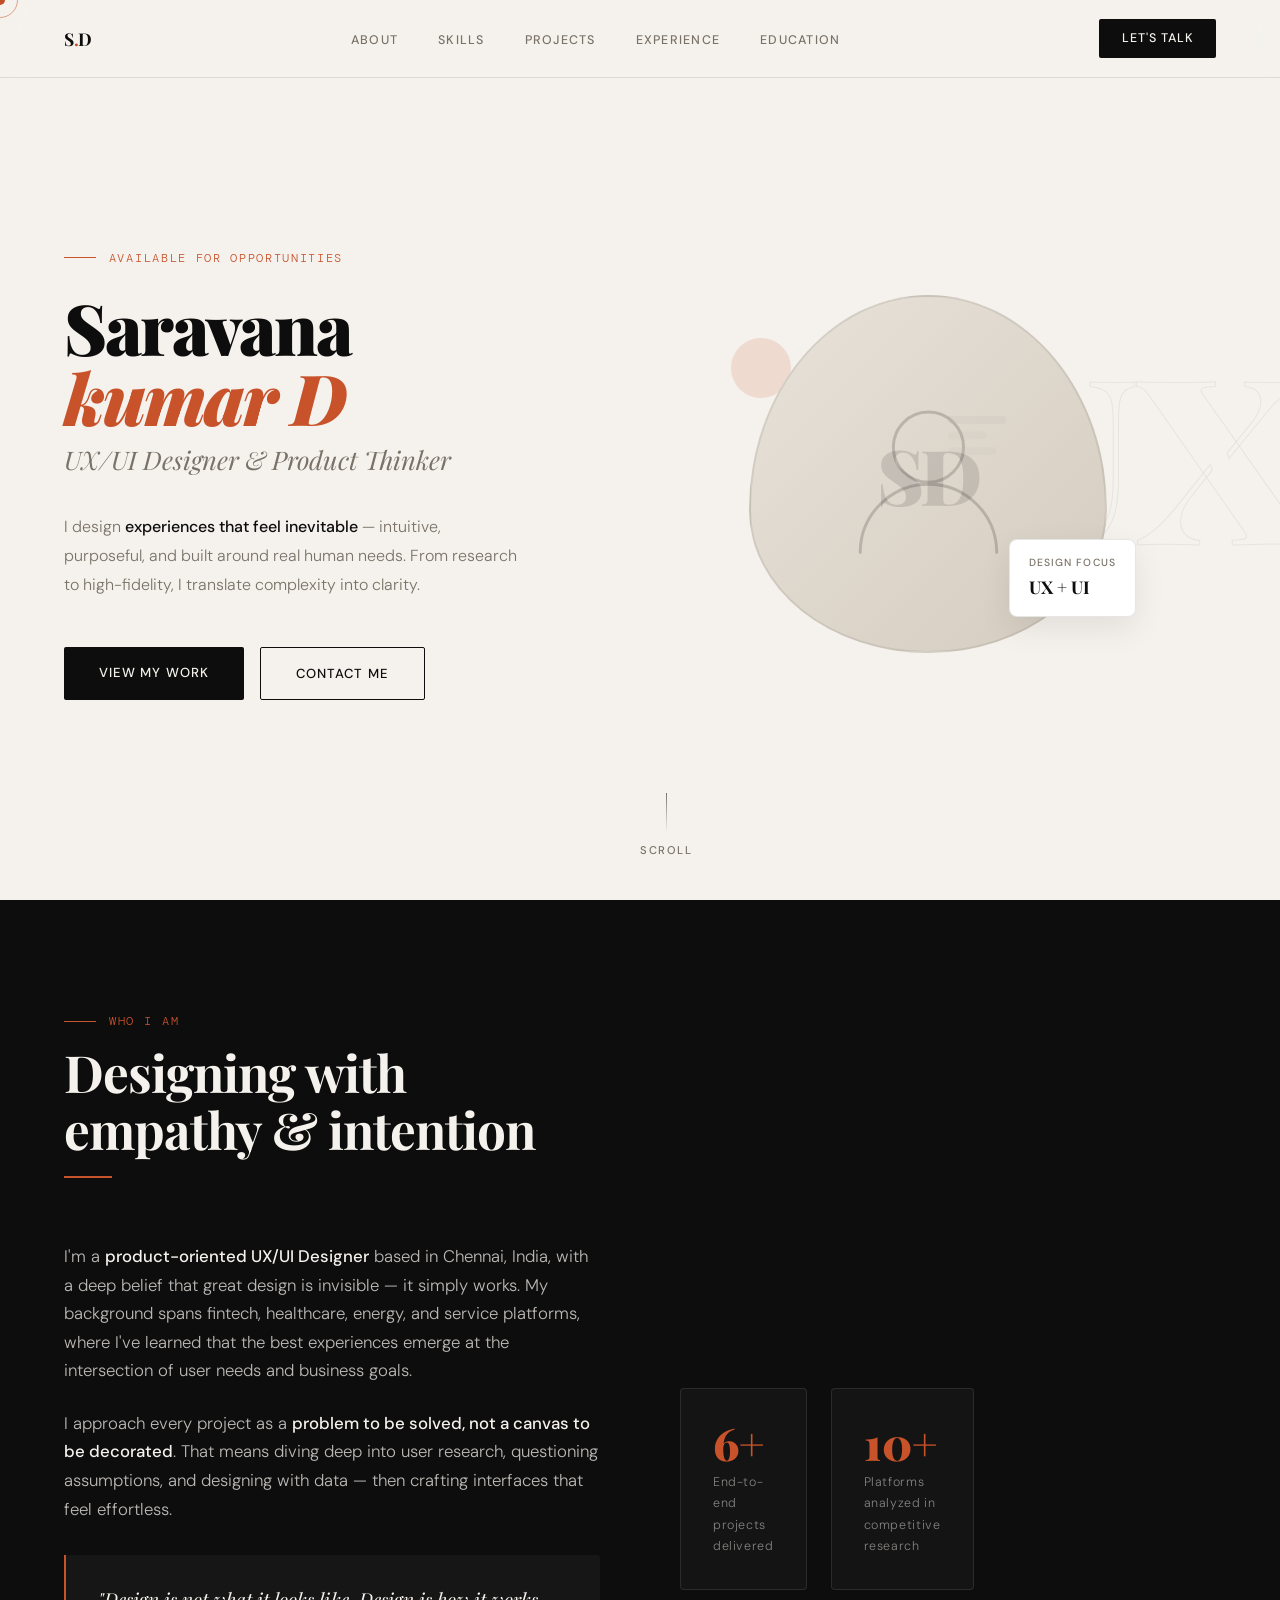
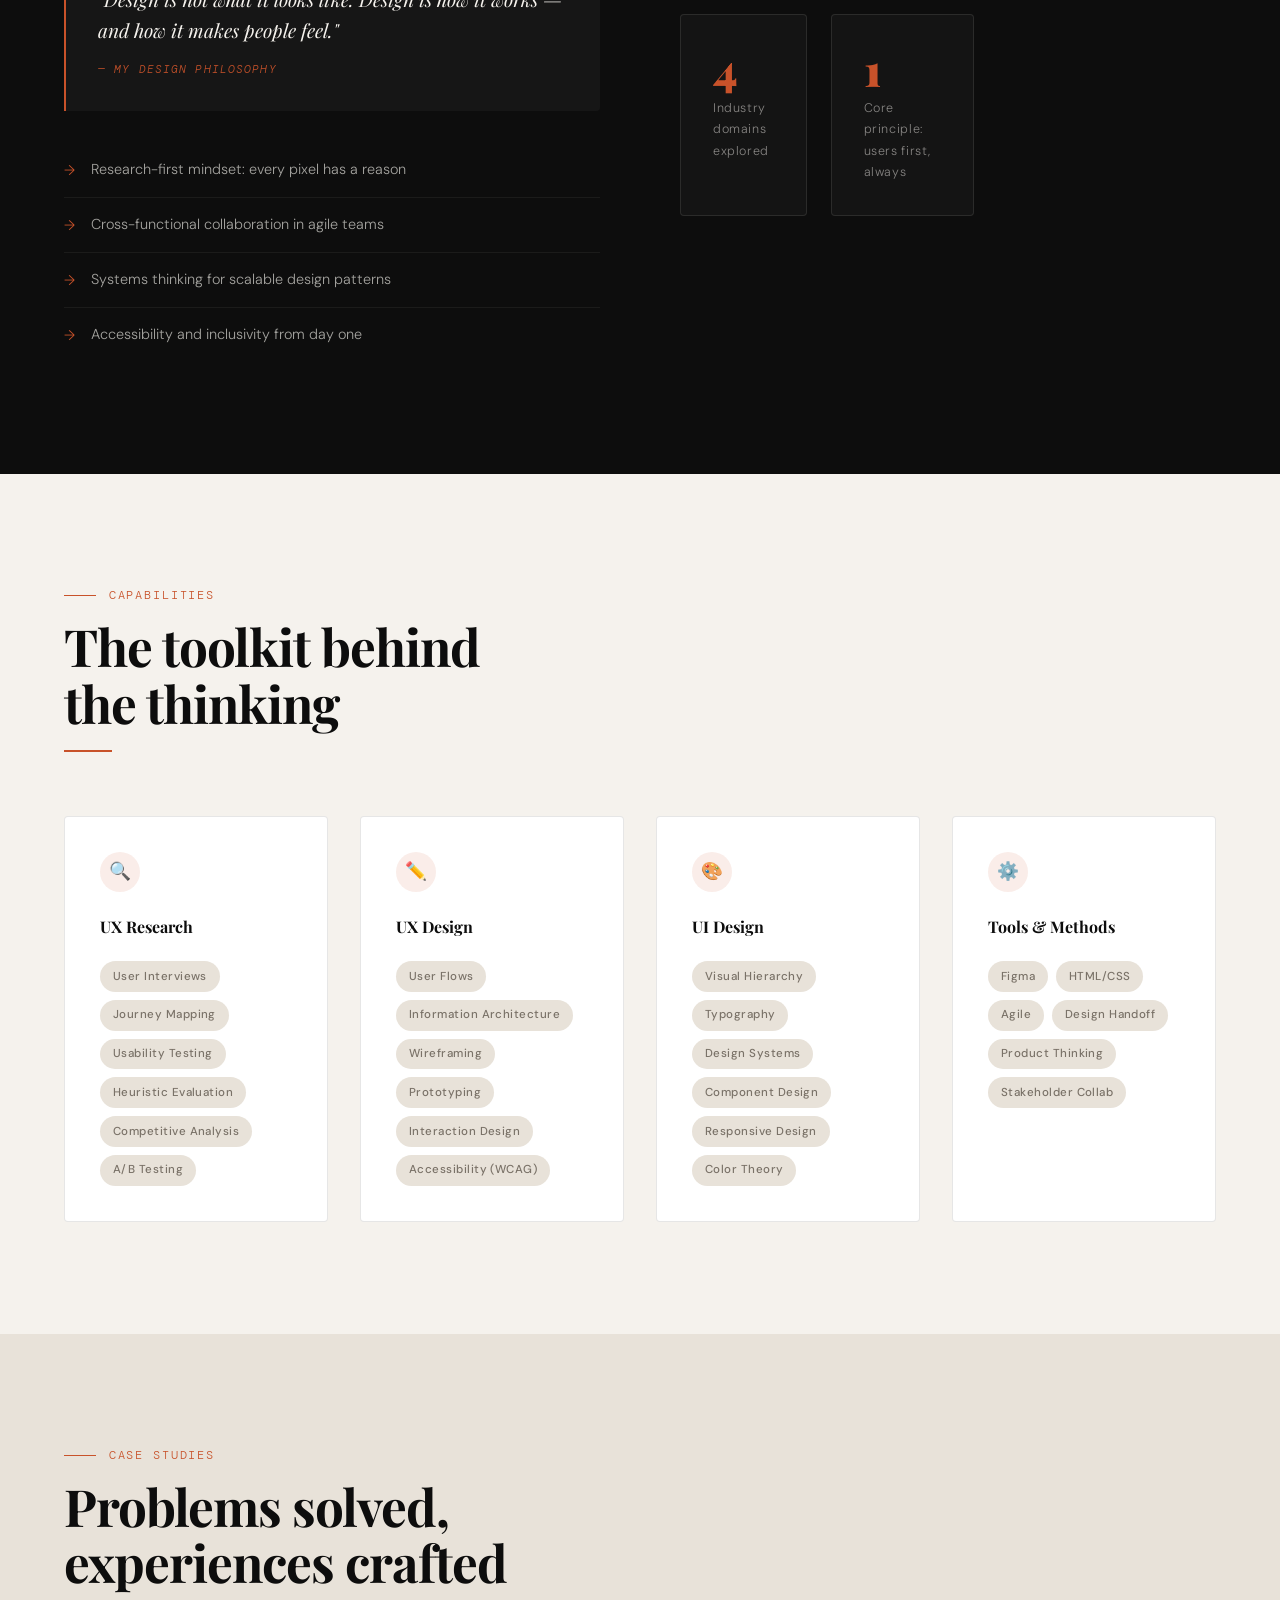
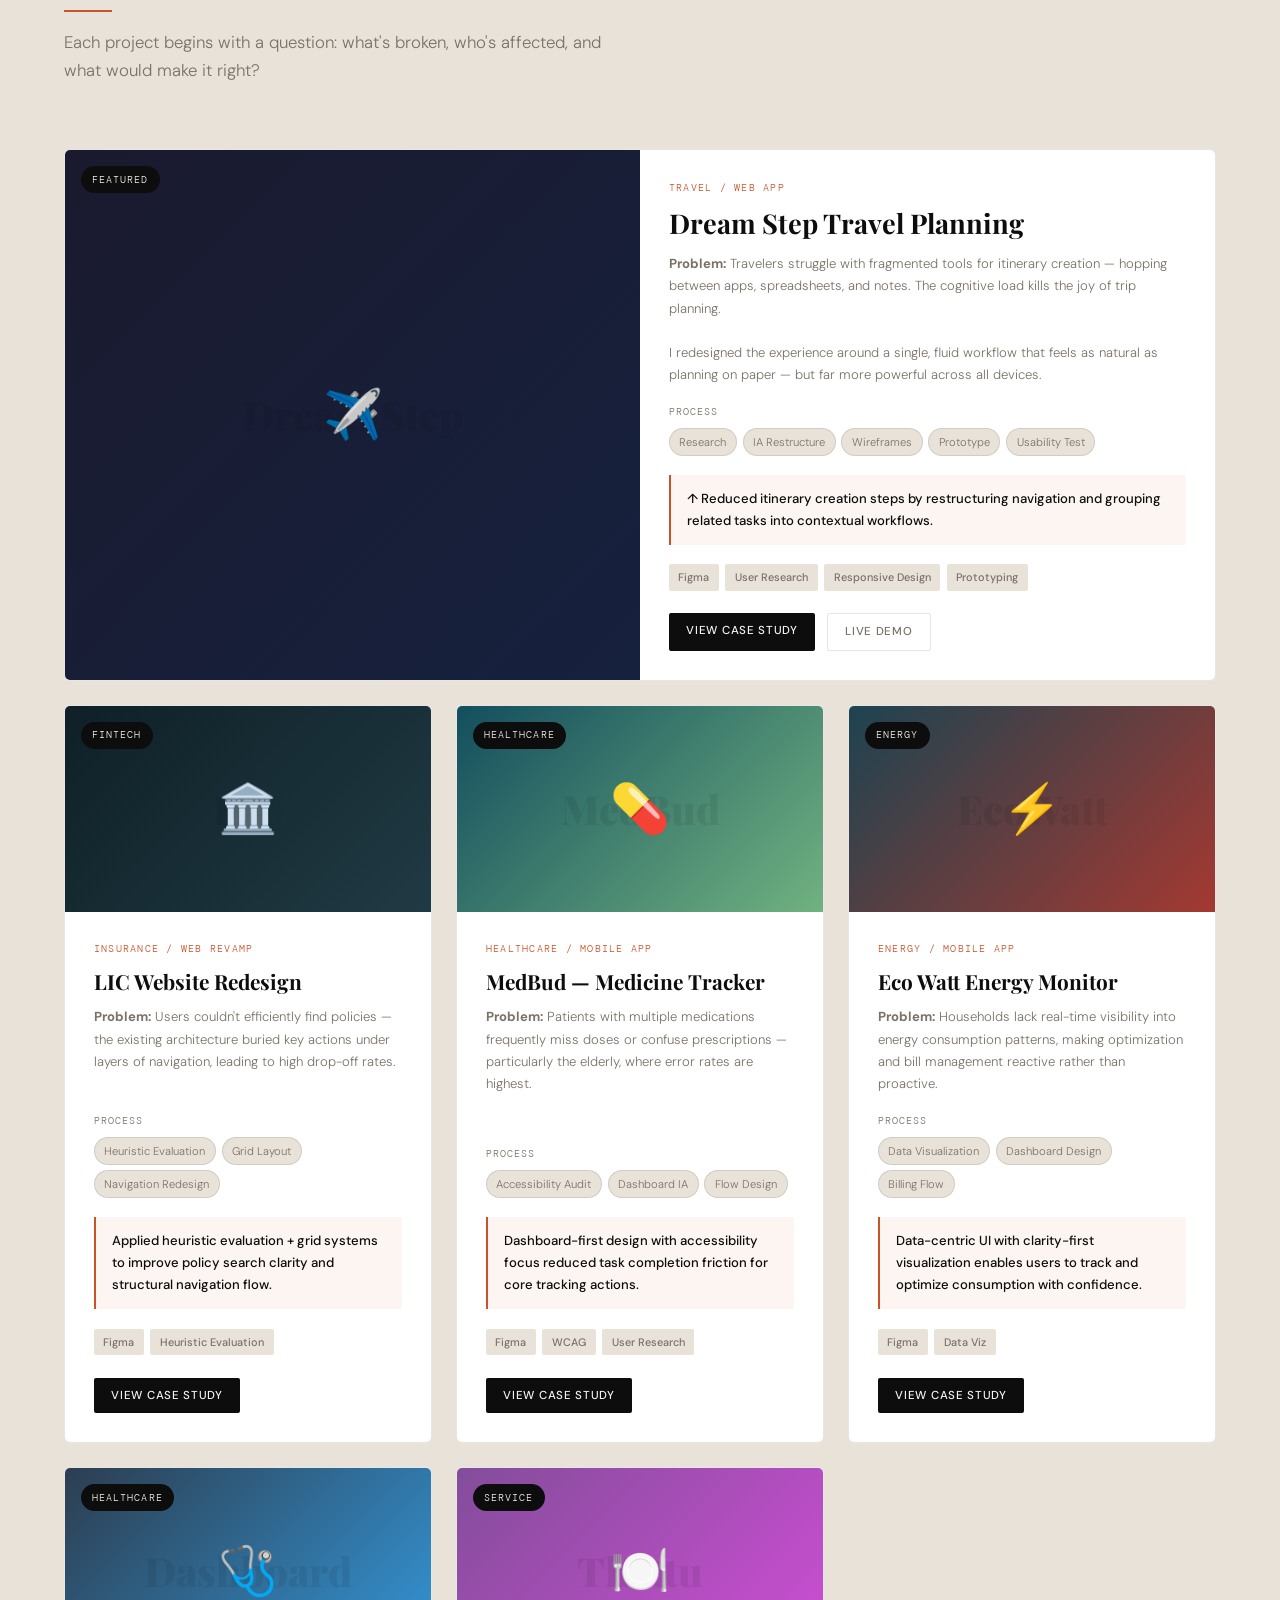
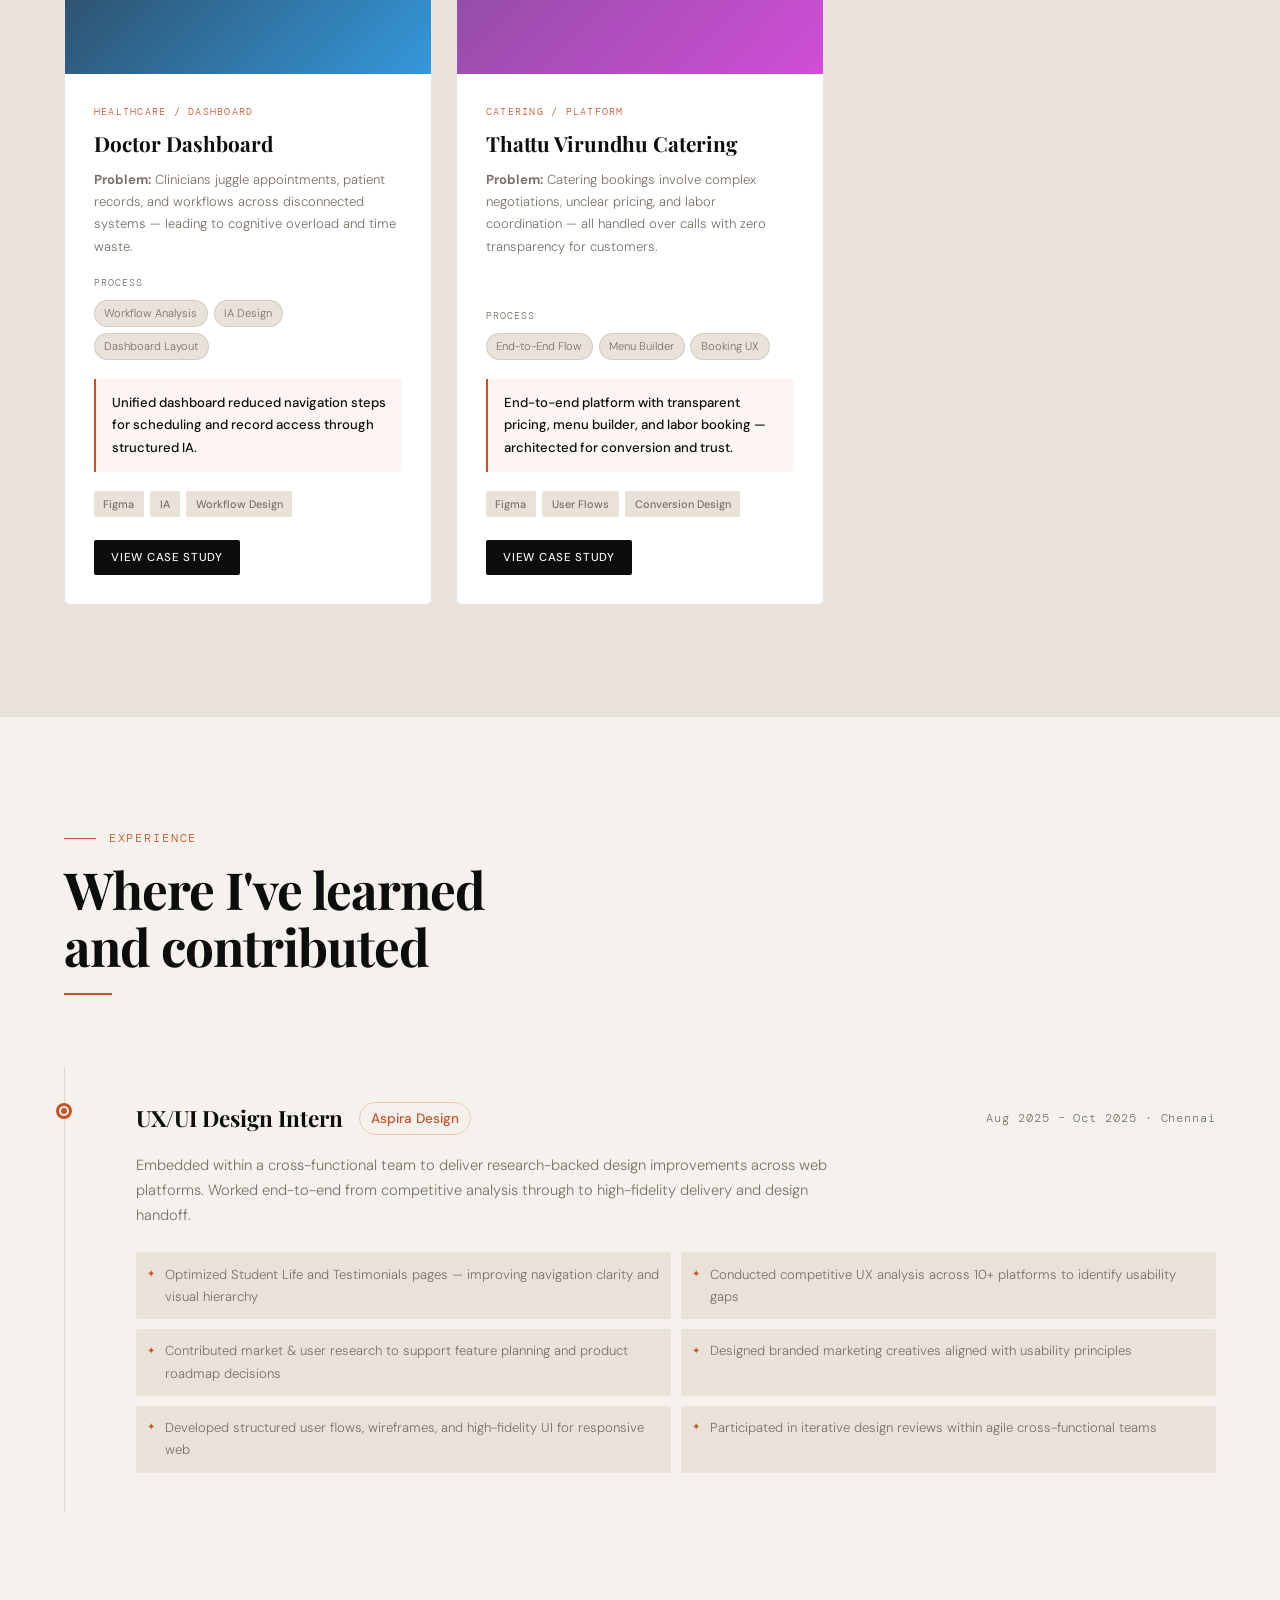
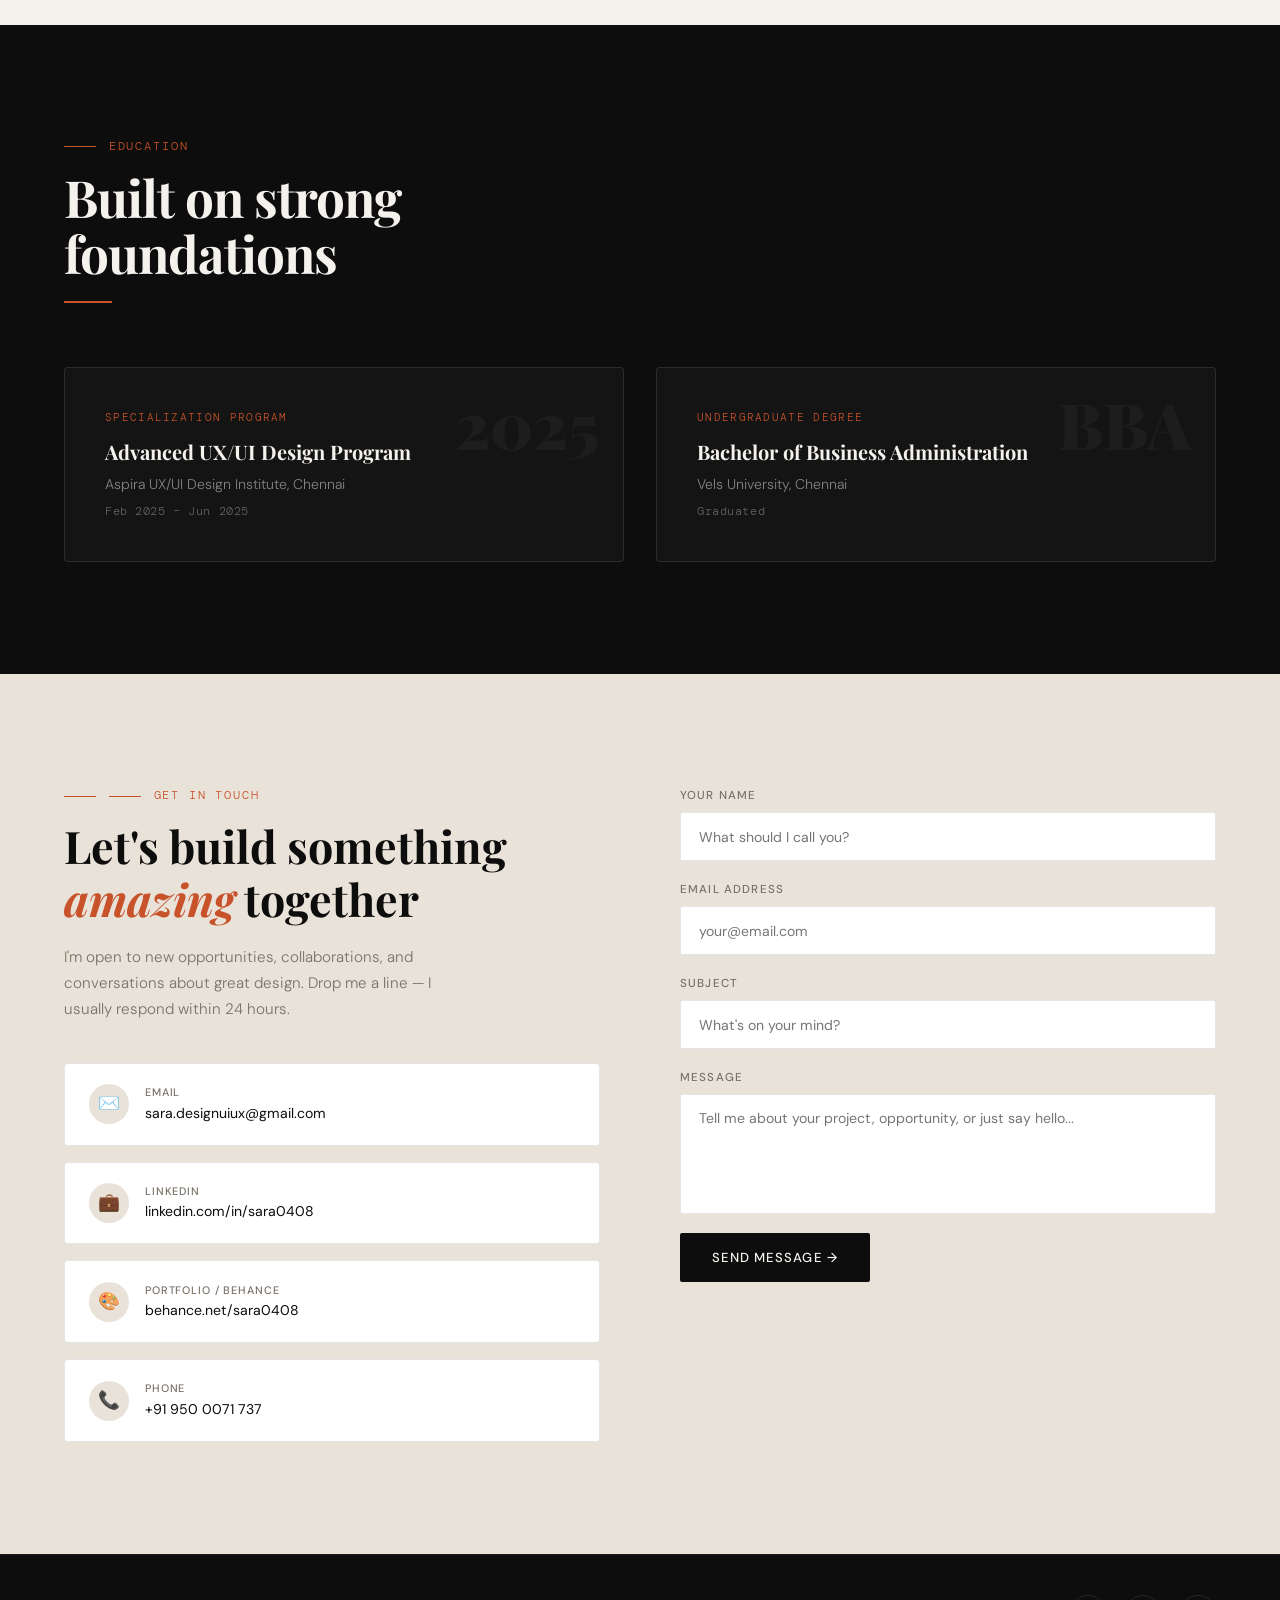
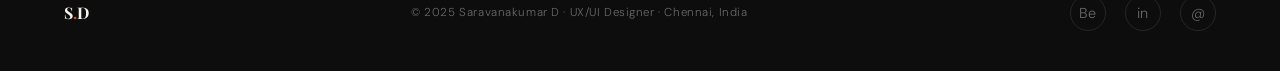
==== saravanakumar-portfolio.html @ cafb4a73 "Initial commit" ====
<!DOCTYPE html>
<html lang="en">
<head>
<meta charset="UTF-8">
<meta name="viewport" content="width=device-width, initial-scale=1.0">
<title>Saravanakumar D — UX/UI Designer</title>
<link rel="preconnect" href="https://fonts.googleapis.com">
<link href="https://fonts.googleapis.com/css2?family=Playfair+Display:ital,wght@0,400;0,700;0,900;1,400&family=DM+Sans:wght@300;400;500&family=DM+Mono:wght@400;500&display=swap" rel="stylesheet">
<style>
  :root {
    --ink: #0d0d0d;
    --paper: #f5f2ed;
    --warm: #e8e2d9;
    --accent: #c8522a;
    --accent2: #2a6cc8;
    --muted: #7a7268;
    --line: rgba(13,13,13,0.1);
    --card: #ffffff;
    --serif: 'Playfair Display', Georgia, serif;
    --sans: 'DM Sans', sans-serif;
    --mono: 'DM Mono', monospace;
    --radius: 2px;
    --transition: 0.4s cubic-bezier(0.25, 0.46, 0.45, 0.94);
  }

  *, *::before, *::after { box-sizing: border-box; margin: 0; padding: 0; }

  html { scroll-behavior: smooth; font-size: 16px; }

  body {
    background: var(--paper);
    color: var(--ink);
    font-family: var(--sans);
    font-weight: 300;
    line-height: 1.7;
    overflow-x: hidden;
    cursor: none;
  }

  /* ── Custom cursor ── */
  #cursor {
    position: fixed; width: 10px; height: 10px;
    background: var(--accent); border-radius: 50%;
    pointer-events: none; z-index: 9999;
    transform: translate(-50%, -50%);
    transition: transform 0.1s, width 0.3s, height 0.3s, background 0.3s;
    mix-blend-mode: multiply;
  }
  #cursor-ring {
    position: fixed; width: 36px; height: 36px;
    border: 1.5px solid var(--accent); border-radius: 50%;
    pointer-events: none; z-index: 9998;
    transform: translate(-50%, -50%);
    transition: transform 0.18s ease-out, width 0.3s, height 0.3s, opacity 0.3s;
    opacity: 0.5;
  }
  body:has(a:hover) #cursor, body:has(button:hover) #cursor { width: 20px; height: 20px; background: var(--accent2); }

  /* ── Scroll reveal ── */
  .reveal { opacity: 0; transform: translateY(32px); transition: opacity 0.7s ease, transform 0.7s ease; }
  .reveal.visible { opacity: 1; transform: none; }
  .reveal-left { opacity: 0; transform: translateX(-32px); transition: opacity 0.7s ease, transform 0.7s ease; }
  .reveal-left.visible { opacity: 1; transform: none; }
  .reveal-right { opacity: 0; transform: translateX(32px); transition: opacity 0.7s ease, transform 0.7s ease; }
  .reveal-right.visible { opacity: 1; transform: none; }

  /* ── Nav ── */
  nav {
    position: fixed; top: 0; left: 0; right: 0; z-index: 100;
    display: flex; align-items: center; justify-content: space-between;
    padding: 1.2rem 5vw;
    background: rgba(245, 242, 237, 0.85);
    backdrop-filter: blur(12px);
    border-bottom: 1px solid var(--line);
    transition: background var(--transition);
  }
  .nav-logo {
    font-family: var(--serif); font-size: 1.1rem; font-weight: 700;
    color: var(--ink); text-decoration: none; letter-spacing: -0.02em;
  }
  .nav-logo span { color: var(--accent); }
  .nav-links { display: flex; gap: 2.5rem; list-style: none; }
  .nav-links a {
    font-size: 0.78rem; font-weight: 500; letter-spacing: 0.1em;
    text-transform: uppercase; color: var(--muted); text-decoration: none;
    transition: color var(--transition); position: relative;
  }
  .nav-links a::after {
    content: ''; position: absolute; bottom: -2px; left: 0; width: 0; height: 1px;
    background: var(--accent); transition: width var(--transition);
  }
  .nav-links a:hover { color: var(--ink); }
  .nav-links a:hover::after { width: 100%; }
  .nav-links a.active { color: var(--accent); }
  .nav-cta {
    font-size: 0.78rem; font-weight: 500; letter-spacing: 0.08em;
    text-transform: uppercase; padding: 0.55rem 1.4rem;
    background: var(--ink); color: var(--paper);
    border: none; border-radius: var(--radius); cursor: none;
    text-decoration: none; transition: background var(--transition), transform 0.2s;
  }
  .nav-cta:hover { background: var(--accent); transform: translateY(-1px); }

  /* ── Hamburger ── */
  .hamburger { display: none; flex-direction: column; gap: 5px; background: none; border: none; cursor: none; }
  .hamburger span { display: block; width: 24px; height: 1.5px; background: var(--ink); transition: var(--transition); }

  /* ── Hero ── */
  #hero {
    min-height: 100vh;
    display: grid; grid-template-columns: 1fr 1fr;
    align-items: center;
    padding: 7rem 5vw 4rem;
    position: relative; overflow: hidden;
  }
  .hero-bg-text {
    position: absolute; right: -2vw; top: 50%; transform: translateY(-50%);
    font-family: var(--serif); font-size: clamp(8rem, 18vw, 22rem);
    font-weight: 900; color: transparent;
    -webkit-text-stroke: 1px rgba(13,13,13,0.06);
    line-height: 1; pointer-events: none; user-select: none; z-index: 0;
    animation: float 8s ease-in-out infinite;
  }
  @keyframes float { 0%,100% { transform: translateY(-50%) translateX(0); } 50% { transform: translateY(-52%) translateX(-8px); } }

  .hero-eyebrow {
    font-family: var(--mono); font-size: 0.75rem; letter-spacing: 0.14em;
    text-transform: uppercase; color: var(--accent);
    display: flex; align-items: center; gap: 0.8rem; margin-bottom: 1.5rem;
    animation: fadeSlideUp 0.8s 0.2s ease both;
  }
  .hero-eyebrow::before { content: ''; display: inline-block; width: 2rem; height: 1px; background: var(--accent); }

  .hero-name {
    font-family: var(--serif); font-size: clamp(3rem, 5.5vw, 6rem);
    font-weight: 900; line-height: 1.0; letter-spacing: -0.03em;
    color: var(--ink); margin-bottom: 0.3rem;
    animation: fadeSlideUp 0.8s 0.35s ease both;
  }
  .hero-name em { color: var(--accent); font-style: italic; }
  .hero-title {
    font-family: var(--serif); font-size: clamp(1.2rem, 2vw, 1.7rem);
    font-weight: 400; font-style: italic; color: var(--muted);
    margin-bottom: 2rem;
    animation: fadeSlideUp 0.8s 0.5s ease both;
  }
  .hero-tagline {
    font-size: 1rem; color: var(--muted); max-width: 460px;
    line-height: 1.8; margin-bottom: 3rem;
    animation: fadeSlideUp 0.8s 0.65s ease both;
  }
  .hero-tagline strong { color: var(--ink); font-weight: 500; }
  .hero-ctas {
    display: flex; gap: 1rem; flex-wrap: wrap;
    animation: fadeSlideUp 0.8s 0.8s ease both;
  }
  .btn-primary {
    padding: 0.9rem 2.2rem; background: var(--ink); color: var(--paper);
    font-size: 0.82rem; font-weight: 500; letter-spacing: 0.08em;
    text-transform: uppercase; text-decoration: none; border: none;
    border-radius: var(--radius); cursor: none;
    transition: background var(--transition), transform 0.2s, box-shadow 0.2s;
    position: relative; overflow: hidden;
  }
  .btn-primary::before {
    content: ''; position: absolute; inset: 0;
    background: var(--accent); transform: scaleX(0); transform-origin: right;
    transition: transform var(--transition); z-index: -1;
  }
  .btn-primary:hover::before { transform: scaleX(1); transform-origin: left; }
  .btn-primary:hover { color: var(--paper); transform: translateY(-2px); box-shadow: 0 8px 24px rgba(200,82,42,0.25); }

  .btn-outline {
    padding: 0.9rem 2.2rem; background: transparent; color: var(--ink);
    font-size: 0.82rem; font-weight: 500; letter-spacing: 0.08em;
    text-transform: uppercase; text-decoration: none;
    border: 1.5px solid var(--ink); border-radius: var(--radius); cursor: none;
    transition: all var(--transition);
  }
  .btn-outline:hover { background: var(--ink); color: var(--paper); transform: translateY(-2px); }

  .hero-right {
    position: relative; z-index: 1;
    display: flex; justify-content: center; align-items: center;
    animation: fadeSlideUp 0.8s 0.4s ease both;
  }
  .hero-avatar-wrap {
    position: relative; width: clamp(280px, 28vw, 420px); aspect-ratio: 1;
  }
  .hero-avatar {
    width: 100%; height: 100%; border-radius: 50% 50% 50% 50% / 60% 60% 40% 40%;
    background: linear-gradient(135deg, var(--warm) 0%, #d4ccc0 100%);
    display: flex; align-items: center; justify-content: center;
    position: relative; overflow: hidden;
    border: 2px solid rgba(13,13,13,0.08);
  }
  .hero-avatar-initials {
    font-family: var(--serif); font-size: clamp(3rem, 6vw, 6rem);
    font-weight: 900; color: var(--ink); opacity: 0.12; letter-spacing: -0.05em;
  }
  .hero-avatar-inner {
    position: absolute; inset: 0; display: flex; align-items: center; justify-content: center;
  }
  .hero-avatar-icon {
    width: 55%; opacity: 0.18;
  }
  .hero-badge {
    position: absolute; bottom: 10%; right: -8%;
    background: var(--card); border: 1px solid var(--line);
    border-radius: 8px; padding: 0.9rem 1.2rem;
    box-shadow: 0 12px 32px rgba(0,0,0,0.08);
    animation: badgeFloat 6s 1s ease-in-out infinite;
  }
  @keyframes badgeFloat { 0%,100% { transform: translateY(0); } 50% { transform: translateY(-8px); } }
  .badge-label { font-size: 0.65rem; font-weight: 500; letter-spacing: 0.1em; text-transform: uppercase; color: var(--muted); }
  .badge-value { font-family: var(--serif); font-size: 1.1rem; font-weight: 700; color: var(--ink); }
  .hero-dot {
    position: absolute; top: 12%; left: -5%;
    width: 60px; height: 60px; border-radius: 50%;
    background: var(--accent); opacity: 0.15;
    animation: pulse 4s ease-in-out infinite;
  }
  @keyframes pulse { 0%,100% { transform: scale(1); opacity: 0.15; } 50% { transform: scale(1.3); opacity: 0.08; } }

  .hero-scroll-hint {
    position: absolute; bottom: 2.5rem; left: 50%; transform: translateX(-50%);
    display: flex; flex-direction: column; align-items: center; gap: 0.5rem;
    font-size: 0.7rem; font-weight: 500; letter-spacing: 0.14em; text-transform: uppercase;
    color: var(--muted);
    animation: fadeSlideUp 1s 1.2s ease both;
  }
  .scroll-line {
    width: 1px; height: 40px; background: linear-gradient(to bottom, var(--muted), transparent);
    animation: scrollLine 2s 1.5s ease-in-out infinite;
  }
  @keyframes scrollLine { 0% { transform: scaleY(0); transform-origin: top; } 50% { transform: scaleY(1); transform-origin: top; } 51% { transform: scaleY(1); transform-origin: bottom; } 100% { transform: scaleY(0); transform-origin: bottom; } }

  @keyframes fadeSlideUp { from { opacity: 0; transform: translateY(24px); } to { opacity: 1; transform: none; } }

  /* ── Section base ── */
  section { padding: 7rem 5vw; }
  .section-header { margin-bottom: 4rem; }
  .section-tag {
    font-family: var(--mono); font-size: 0.72rem; letter-spacing: 0.16em;
    text-transform: uppercase; color: var(--accent); margin-bottom: 0.8rem;
    display: flex; align-items: center; gap: 0.8rem;
  }
  .section-tag::before { content: ''; display: inline-block; width: 2rem; height: 1px; background: var(--accent); }
  .section-title {
    font-family: var(--serif); font-size: clamp(2rem, 4vw, 3.5rem);
    font-weight: 700; line-height: 1.1; letter-spacing: -0.02em;
  }
  .section-line {
    width: 3rem; height: 2px; background: var(--accent); margin-top: 1.2rem;
  }

  /* ── About ── */
  #about { background: var(--ink); color: var(--paper); }
  #about .section-tag { color: var(--accent); }
  #about .section-title { color: var(--paper); }
  #about .section-line { background: var(--accent); }
  .about-grid { display: grid; grid-template-columns: 1fr 1fr; gap: 5rem; align-items: center; }
  .about-text { font-size: 1.05rem; color: rgba(245,242,237,0.75); }
  .about-text p { margin-bottom: 1.5rem; }
  .about-text strong { color: var(--paper); font-weight: 500; }
  .philosophy-block {
    margin-top: 2rem; padding: 1.8rem 2rem;
    border-left: 2px solid var(--accent);
    background: rgba(255,255,255,0.04);
    border-radius: 0 4px 4px 0;
  }
  .philosophy-block blockquote {
    font-family: var(--serif); font-size: 1.2rem; font-style: italic;
    color: var(--paper); line-height: 1.6; margin-bottom: 0.5rem;
  }
  .philosophy-block cite {
    font-family: var(--mono); font-size: 0.7rem; letter-spacing: 0.1em;
    text-transform: uppercase; color: var(--accent);
  }
  .about-numbers { display: grid; grid-template-columns: 1fr 1fr; gap: 1.5rem; }
  .num-card {
    padding: 2rem; border: 1px solid rgba(245,242,237,0.1);
    border-radius: 4px; background: rgba(255,255,255,0.03);
    transition: border-color var(--transition), background var(--transition);
  }
  .num-card:hover { border-color: var(--accent); background: rgba(200,82,42,0.06); }
  .num-card .num {
    font-family: var(--serif); font-size: 2.8rem; font-weight: 900;
    color: var(--accent); line-height: 1;
  }
  .num-card .num-label { font-size: 0.78rem; color: rgba(245,242,237,0.5); letter-spacing: 0.05em; margin-top: 0.4rem; }
  .differentiator-list { margin-top: 2rem; list-style: none; }
  .differentiator-list li {
    display: flex; align-items: flex-start; gap: 1rem;
    padding: 0.9rem 0; border-bottom: 1px solid rgba(245,242,237,0.06);
    font-size: 0.9rem; color: rgba(245,242,237,0.65);
  }
  .differentiator-list li:last-child { border-bottom: none; }
  .differentiator-list li::before {
    content: '→'; color: var(--accent); font-size: 0.9rem; flex-shrink: 0; margin-top: 0.05rem;
  }

  /* ── Skills ── */
  #skills { background: var(--paper); }
  .skills-grid { display: grid; grid-template-columns: repeat(4, 1fr); gap: 2rem; }
  .skill-category {
    padding: 2.2rem; background: var(--card);
    border: 1px solid var(--line); border-radius: 4px;
    transition: transform var(--transition), box-shadow var(--transition), border-color var(--transition);
  }
  .skill-category:hover { transform: translateY(-4px); box-shadow: 0 16px 40px rgba(0,0,0,0.07); border-color: var(--accent); }
  .skill-category-icon {
    width: 40px; height: 40px; border-radius: 50%;
    background: rgba(200,82,42,0.1); display: flex; align-items: center;
    justify-content: center; margin-bottom: 1.3rem; font-size: 1.1rem;
  }
  .skill-category-title {
    font-family: var(--serif); font-size: 1rem; font-weight: 700;
    margin-bottom: 1.3rem; color: var(--ink);
  }
  .skill-tags { display: flex; flex-wrap: wrap; gap: 0.5rem; }
  .skill-tag {
    font-size: 0.72rem; font-weight: 500; letter-spacing: 0.04em;
    padding: 0.35rem 0.8rem; border-radius: 100px;
    background: var(--warm); color: var(--muted);
    transition: background var(--transition), color var(--transition);
  }
  .skill-category:hover .skill-tag { background: rgba(200,82,42,0.1); color: var(--accent); }

  /* ── Projects ── */
  #projects { background: var(--warm); }
  .projects-intro { font-size: 1.05rem; color: var(--muted); max-width: 560px; margin-bottom: 1rem; }
  .projects-grid { display: grid; grid-template-columns: repeat(3, 1fr); gap: 1.5rem; margin-top: 3rem; }
  .project-card {
    background: var(--card); border-radius: 6px; overflow: hidden;
    border: 1px solid var(--line);
    transition: transform var(--transition), box-shadow var(--transition);
    display: flex; flex-direction: column;
  }
  .project-card:hover { transform: translateY(-6px); box-shadow: 0 24px 60px rgba(0,0,0,0.1); }
  .project-card:first-child { grid-column: 1 / -1; display: grid; grid-template-columns: 1fr 1fr; }
  .project-card-visual {
    aspect-ratio: 16/9; position: relative; overflow: hidden;
    background: linear-gradient(135deg, var(--warm), #d0ccc5);
    display: flex; align-items: center; justify-content: center;
  }
  .project-card:first-child .project-card-visual { aspect-ratio: auto; min-height: 280px; }
  .project-visual-label {
    font-family: var(--serif); font-size: 2.5rem; font-weight: 900;
    color: var(--ink); opacity: 0.08; text-align: center; padding: 1rem;
    line-height: 1.1; position: absolute;
  }
  .project-visual-icon {
    font-size: 3rem; position: relative; z-index: 1;
  }
  .project-tag {
    position: absolute; top: 1rem; left: 1rem;
    font-family: var(--mono); font-size: 0.65rem; letter-spacing: 0.1em;
    text-transform: uppercase; padding: 0.3rem 0.7rem;
    background: var(--ink); color: var(--paper); border-radius: 100px;
  }
  .project-card-body { padding: 1.8rem; flex: 1; display: flex; flex-direction: column; }
  .project-domain {
    font-family: var(--mono); font-size: 0.65rem; letter-spacing: 0.12em;
    text-transform: uppercase; color: var(--accent); margin-bottom: 0.6rem;
  }
  .project-title {
    font-family: var(--serif); font-size: 1.3rem; font-weight: 700;
    color: var(--ink); margin-bottom: 0.8rem; line-height: 1.25;
  }
  .project-card:first-child .project-title { font-size: 1.7rem; }
  .project-problem {
    font-size: 0.82rem; color: var(--muted); line-height: 1.7; margin-bottom: 1rem; flex: 1;
  }
  .project-process { margin-bottom: 1.2rem; }
  .process-label {
    font-family: var(--mono); font-size: 0.65rem; letter-spacing: 0.1em;
    text-transform: uppercase; color: var(--muted); margin-bottom: 0.5rem;
  }
  .process-steps { display: flex; flex-wrap: wrap; gap: 0.35rem; }
  .process-step {
    font-size: 0.7rem; padding: 0.2rem 0.6rem; border: 1px solid var(--line);
    border-radius: 100px; color: var(--muted); background: var(--warm);
  }
  .project-outcome {
    font-size: 0.82rem; color: var(--ink); font-weight: 500;
    padding: 0.8rem 1rem; background: rgba(200,82,42,0.06);
    border-left: 2px solid var(--accent); border-radius: 0 2px 2px 0;
    margin-bottom: 1.2rem;
  }
  .project-tools { display: flex; flex-wrap: wrap; gap: 0.4rem; margin-bottom: 1.4rem; }
  .tool-chip {
    font-size: 0.68rem; font-weight: 500; padding: 0.25rem 0.6rem;
    background: var(--warm); border-radius: 2px; color: var(--muted);
  }
  .project-ctas { display: flex; gap: 0.7rem; flex-wrap: wrap; margin-top: auto; }
  .project-link {
    font-size: 0.72rem; font-weight: 500; letter-spacing: 0.06em;
    text-transform: uppercase; text-decoration: none;
    padding: 0.5rem 1.1rem; border-radius: var(--radius);
    transition: all 0.2s;
  }
  .project-link.primary { background: var(--ink); color: var(--paper); }
  .project-link.primary:hover { background: var(--accent); }
  .project-link.ghost { border: 1px solid var(--line); color: var(--muted); }
  .project-link.ghost:hover { border-color: var(--ink); color: var(--ink); }

  /* ── Experience ── */
  #experience { background: var(--paper); }
  .exp-timeline { position: relative; padding-left: 2rem; }
  .exp-timeline::before {
    content: ''; position: absolute; left: 0; top: 0.5rem; bottom: 0;
    width: 1px; background: var(--line);
  }
  .exp-item {
    position: relative; padding: 2.5rem 0 2.5rem 2.5rem;
    border-bottom: 1px solid var(--line);
  }
  .exp-item:last-child { border-bottom: none; }
  .exp-item::before {
    content: ''; position: absolute; left: -2rem; top: 2.9rem;
    width: 10px; height: 10px; border-radius: 50%;
    background: var(--accent); border: 2px solid var(--paper);
    box-shadow: 0 0 0 3px var(--accent);
    transform: translateX(-50%);
  }
  .exp-meta {
    display: flex; flex-wrap: wrap; align-items: center; gap: 1rem;
    margin-bottom: 1rem;
  }
  .exp-role {
    font-family: var(--serif); font-size: 1.4rem; font-weight: 700; color: var(--ink);
  }
  .exp-company {
    font-size: 0.85rem; font-weight: 500; color: var(--accent);
    padding: 0.25rem 0.7rem; border: 1px solid rgba(200,82,42,0.25);
    border-radius: 100px;
  }
  .exp-duration {
    font-family: var(--mono); font-size: 0.72rem; color: var(--muted);
    letter-spacing: 0.08em; margin-left: auto;
  }
  .exp-desc { font-size: 0.92rem; color: var(--muted); max-width: 700px; margin-bottom: 1.5rem; }
  .exp-highlights { list-style: none; display: grid; grid-template-columns: 1fr 1fr; gap: 0.6rem; }
  .exp-highlights li {
    font-size: 0.82rem; color: var(--muted); display: flex; align-items: flex-start; gap: 0.6rem;
    padding: 0.7rem; background: var(--warm); border-radius: 2px;
  }
  .exp-highlights li::before { content: '✦'; color: var(--accent); font-size: 0.65rem; flex-shrink: 0; margin-top: 0.1rem; }

  /* ── Education ── */
  #education { background: var(--ink); color: var(--paper); }
  #education .section-tag { color: var(--accent); }
  #education .section-title { color: var(--paper); }
  #education .section-line { background: var(--accent); }
  .edu-grid { display: grid; grid-template-columns: 1fr 1fr; gap: 2rem; }
  .edu-card {
    padding: 2.5rem; border: 1px solid rgba(245,242,237,0.1);
    border-radius: 4px; background: rgba(255,255,255,0.03);
    position: relative; overflow: hidden;
    transition: border-color var(--transition), background var(--transition);
  }
  .edu-card:hover { border-color: var(--accent); background: rgba(200,82,42,0.05); }
  .edu-card::before {
    content: attr(data-year); position: absolute; right: 1.5rem; top: 1.5rem;
    font-family: var(--serif); font-size: 4rem; font-weight: 900;
    color: var(--paper); opacity: 0.04; line-height: 1;
  }
  .edu-type {
    font-family: var(--mono); font-size: 0.68rem; letter-spacing: 0.12em;
    text-transform: uppercase; color: var(--accent); margin-bottom: 0.8rem;
  }
  .edu-degree {
    font-family: var(--serif); font-size: 1.25rem; font-weight: 700;
    color: var(--paper); margin-bottom: 0.5rem; line-height: 1.3;
  }
  .edu-institution { font-size: 0.88rem; color: rgba(245,242,237,0.5); margin-bottom: 0.3rem; }
  .edu-period {
    font-family: var(--mono); font-size: 0.72rem; color: rgba(245,242,237,0.35); letter-spacing: 0.05em;
  }

  /* ── Contact ── */
  #contact { background: var(--warm); }
  .contact-wrap { display: grid; grid-template-columns: 1fr 1fr; gap: 5rem; align-items: start; }
  .contact-intro-headline {
    font-family: var(--serif); font-size: clamp(1.8rem, 3.5vw, 2.8rem);
    font-weight: 700; line-height: 1.2; color: var(--ink); margin-bottom: 1.2rem;
  }
  .contact-intro-headline em { color: var(--accent); font-style: italic; }
  .contact-intro-text { font-size: 0.95rem; color: var(--muted); max-width: 400px; margin-bottom: 2.5rem; }
  .contact-links { display: flex; flex-direction: column; gap: 1rem; }
  .contact-link {
    display: flex; align-items: center; gap: 1rem;
    text-decoration: none; color: var(--ink);
    font-size: 0.9rem; font-weight: 400;
    padding: 1.2rem 1.5rem; background: var(--card);
    border: 1px solid var(--line); border-radius: 4px;
    transition: all var(--transition);
    group: true;
  }
  .contact-link:hover { border-color: var(--accent); background: white; transform: translateX(4px); }
  .contact-link-icon {
    width: 40px; height: 40px; border-radius: 50%;
    background: var(--warm); display: flex; align-items: center; justify-content: center;
    font-size: 1.1rem; flex-shrink: 0;
    transition: background var(--transition);
  }
  .contact-link:hover .contact-link-icon { background: rgba(200,82,42,0.1); }
  .contact-link-meta { display: flex; flex-direction: column; }
  .contact-link-label { font-size: 0.68rem; font-weight: 500; letter-spacing: 0.08em; text-transform: uppercase; color: var(--muted); }
  .contact-link-value { font-size: 0.88rem; color: var(--ink); }
  .contact-form { display: flex; flex-direction: column; gap: 1.2rem; }
  .form-group { display: flex; flex-direction: column; gap: 0.4rem; }
  .form-label { font-size: 0.72rem; font-weight: 500; letter-spacing: 0.1em; text-transform: uppercase; color: var(--muted); }
  .form-input, .form-textarea {
    padding: 0.9rem 1.1rem; background: var(--card);
    border: 1.5px solid var(--line); border-radius: var(--radius);
    font-family: var(--sans); font-size: 0.88rem; color: var(--ink);
    transition: border-color var(--transition), box-shadow var(--transition);
    outline: none; resize: none;
  }
  .form-input:focus, .form-textarea:focus { border-color: var(--accent); box-shadow: 0 0 0 3px rgba(200,82,42,0.08); }
  .form-textarea { min-height: 120px; }
  .form-submit {
    padding: 1rem 2rem; background: var(--ink); color: var(--paper);
    font-family: var(--sans); font-size: 0.82rem; font-weight: 500;
    letter-spacing: 0.08em; text-transform: uppercase; border: none;
    border-radius: var(--radius); cursor: none;
    transition: background var(--transition), transform 0.2s;
    align-self: flex-start;
  }
  .form-submit:hover { background: var(--accent); transform: translateY(-2px); }

  /* ── Footer ── */
  footer {
    background: var(--ink); color: rgba(245,242,237,0.4);
    padding: 2.5rem 5vw;
    display: flex; align-items: center; justify-content: space-between; flex-wrap: wrap; gap: 1rem;
    border-top: 1px solid rgba(255,255,255,0.05);
  }
  .footer-logo { font-family: var(--serif); font-size: 1rem; font-weight: 700; color: var(--paper); }
  .footer-copy { font-size: 0.72rem; letter-spacing: 0.05em; }
  .footer-socials { display: flex; gap: 1.2rem; }
  .footer-social {
    width: 36px; height: 36px; border-radius: 50%;
    border: 1px solid rgba(255,255,255,0.1);
    display: flex; align-items: center; justify-content: center;
    color: rgba(245,242,237,0.4); text-decoration: none; font-size: 0.9rem;
    transition: all var(--transition);
  }
  .footer-social:hover { border-color: var(--accent); color: var(--accent); transform: translateY(-2px); }

  /* ── Mobile nav ── */
  .mobile-menu {
    display: none; position: fixed; inset: 0; background: var(--paper);
    z-index: 99; flex-direction: column; align-items: center; justify-content: center;
    gap: 2rem;
  }
  .mobile-menu.open { display: flex; }
  .mobile-menu a {
    font-family: var(--serif); font-size: 2rem; font-weight: 700;
    color: var(--ink); text-decoration: none;
    transition: color var(--transition);
  }
  .mobile-menu a:hover { color: var(--accent); }
  .mobile-close {
    position: absolute; top: 1.5rem; right: 5vw;
    background: none; border: none; font-size: 1.5rem; cursor: none;
  }

  /* ── Responsive ── */
  @media (max-width: 1024px) {
    .skills-grid { grid-template-columns: 1fr 1fr; }
    .projects-grid { grid-template-columns: 1fr 1fr; }
    .project-card:first-child { grid-column: auto; display: flex; flex-direction: column; }
    .project-card:first-child .project-card-visual { min-height: 200px; }
  }
  @media (max-width: 768px) {
    #hero { grid-template-columns: 1fr; padding-top: 6rem; }
    .hero-right { display: none; }
    .hero-bg-text { font-size: 7rem; opacity: 0.04; }
    .about-grid, .contact-wrap, .edu-grid { grid-template-columns: 1fr; gap: 3rem; }
    .exp-highlights { grid-template-columns: 1fr; }
    .skills-grid { grid-template-columns: 1fr 1fr; }
    .projects-grid { grid-template-columns: 1fr; }
    .project-card:first-child { grid-column: auto; }
    .nav-links, .nav-cta { display: none; }
    .hamburger { display: flex; }
    #cursor, #cursor-ring { display: none; }
    body { cursor: auto; }
    .btn-primary, .btn-outline, .nav-cta, .form-submit, .project-link { cursor: pointer; }
  }
  @media (max-width: 480px) {
    .skills-grid { grid-template-columns: 1fr; }
    .about-numbers { grid-template-columns: 1fr 1fr; }
  }
</style>
</head>
<body>

<!-- Custom cursor -->
<div id="cursor"></div>
<div id="cursor-ring"></div>

<!-- Navigation -->
<nav id="nav">
  <a href="#hero" class="nav-logo">S<span>.</span>D</a>
  <ul class="nav-links">
    <li><a href="#about">About</a></li>
    <li><a href="#skills">Skills</a></li>
    <li><a href="#projects">Projects</a></li>
    <li><a href="#experience">Experience</a></li>
    <li><a href="#education">Education</a></li>
  </ul>
  <a href="#contact" class="nav-cta">Let's Talk</a>
  <button class="hamburger" id="hamburger" aria-label="Menu">
    <span></span><span></span><span></span>
  </button>
</nav>

<!-- Mobile menu -->
<div class="mobile-menu" id="mobileMenu">
  <button class="mobile-close" id="mobileClose">✕</button>
  <a href="#about" class="mobile-link">About</a>
  <a href="#skills" class="mobile-link">Skills</a>
  <a href="#projects" class="mobile-link">Projects</a>
  <a href="#experience" class="mobile-link">Experience</a>
  <a href="#education" class="mobile-link">Education</a>
  <a href="#contact" class="mobile-link">Contact</a>
</div>

<!-- Hero -->
<section id="hero">
  <div class="hero-bg-text">UX</div>
  <div class="hero-left" style="position:relative;z-index:1;">
    <p class="hero-eyebrow">Available for opportunities</p>
    <h1 class="hero-name">Saravana<br><em>kumar D</em></h1>
    <p class="hero-title">UX/UI Designer & Product Thinker</p>
    <p class="hero-tagline">I design <strong>experiences that feel inevitable</strong> — intuitive, purposeful, and built around real human needs. From research to high-fidelity, I translate complexity into clarity.</p>
    <div class="hero-ctas">
      <a href="#projects" class="btn-primary">View My Work</a>
      <a href="#contact" class="btn-outline">Contact Me</a>
    </div>
  </div>
  <div class="hero-right">
    <div class="hero-avatar-wrap">
      <div class="hero-dot"></div>
      <div class="hero-avatar">
        <div class="hero-avatar-initials">SD</div>
        <div class="hero-avatar-inner">
          <svg class="hero-avatar-icon" viewBox="0 0 200 200" fill="none">
            <circle cx="100" cy="72" r="36" stroke="#0d0d0d" stroke-width="3"/>
            <path d="M30 180c0-38.66 31.34-70 70-70s70 31.34 70 70" stroke="#0d0d0d" stroke-width="3" stroke-linecap="round"/>
            <rect x="120" y="40" width="60" height="8" rx="4" fill="#0d0d0d" opacity="0.15"/>
            <rect x="120" y="56" width="40" height="8" rx="4" fill="#0d0d0d" opacity="0.1"/>
            <rect x="120" y="72" width="50" height="8" rx="4" fill="#0d0d0d" opacity="0.1"/>
          </svg>
        </div>
      </div>
      <div class="hero-badge">
        <div class="badge-label">Design Focus</div>
        <div class="badge-value">UX + UI</div>
      </div>
    </div>
  </div>
  <div class="hero-scroll-hint">
    <div class="scroll-line"></div>
    Scroll
  </div>
</section>

<!-- About -->
<section id="about">
  <div class="section-header reveal">
    <p class="section-tag">Who I Am</p>
    <h2 class="section-title">Designing with<br>empathy & intention</h2>
    <div class="section-line"></div>
  </div>
  <div class="about-grid">
    <div class="about-text reveal-left">
      <p>I'm a <strong>product-oriented UX/UI Designer</strong> based in Chennai, India, with a deep belief that great design is invisible — it simply works. My background spans fintech, healthcare, energy, and service platforms, where I've learned that the best experiences emerge at the intersection of user needs and business goals.</p>
      <p>I approach every project as a <strong>problem to be solved, not a canvas to be decorated</strong>. That means diving deep into user research, questioning assumptions, and designing with data — then crafting interfaces that feel effortless.</p>
      <div class="philosophy-block">
        <blockquote>"Design is not what it looks like. Design is how it works — and how it makes people feel."</blockquote>
        <cite>— My Design Philosophy</cite>
      </div>
      <ul class="differentiator-list" style="margin-top:2rem;">
        <li>Research-first mindset: every pixel has a reason</li>
        <li>Cross-functional collaboration in agile teams</li>
        <li>Systems thinking for scalable design patterns</li>
        <li>Accessibility and inclusivity from day one</li>
      </ul>
    </div>
    <div class="about-numbers reveal-right">
      <div class="about-numbers">
        <div class="num-card">
          <div class="num">6+</div>
          <div class="num-label">End-to-end projects delivered</div>
        </div>
        <div class="num-card">
          <div class="num">10+</div>
          <div class="num-label">Platforms analyzed in competitive research</div>
        </div>
        <div class="num-card">
          <div class="num">4</div>
          <div class="num-label">Industry domains explored</div>
        </div>
        <div class="num-card">
          <div class="num">1</div>
          <div class="num-label">Core principle: users first, always</div>
        </div>
      </div>
    </div>
  </div>
</section>

<!-- Skills -->
<section id="skills">
  <div class="section-header reveal">
    <p class="section-tag">Capabilities</p>
    <h2 class="section-title">The toolkit behind<br>the thinking</h2>
    <div class="section-line"></div>
  </div>
  <div class="skills-grid">
    <div class="skill-category reveal" style="transition-delay:0.05s">
      <div class="skill-category-icon">🔍</div>
      <div class="skill-category-title">UX Research</div>
      <div class="skill-tags">
        <span class="skill-tag">User Interviews</span>
        <span class="skill-tag">Journey Mapping</span>
        <span class="skill-tag">Usability Testing</span>
        <span class="skill-tag">Heuristic Evaluation</span>
        <span class="skill-tag">Competitive Analysis</span>
        <span class="skill-tag">A/B Testing</span>
      </div>
    </div>
    <div class="skill-category reveal" style="transition-delay:0.1s">
      <div class="skill-category-icon">✏️</div>
      <div class="skill-category-title">UX Design</div>
      <div class="skill-tags">
        <span class="skill-tag">User Flows</span>
        <span class="skill-tag">Information Architecture</span>
        <span class="skill-tag">Wireframing</span>
        <span class="skill-tag">Prototyping</span>
        <span class="skill-tag">Interaction Design</span>
        <span class="skill-tag">Accessibility (WCAG)</span>
      </div>
    </div>
    <div class="skill-category reveal" style="transition-delay:0.15s">
      <div class="skill-category-icon">🎨</div>
      <div class="skill-category-title">UI Design</div>
      <div class="skill-tags">
        <span class="skill-tag">Visual Hierarchy</span>
        <span class="skill-tag">Typography</span>
        <span class="skill-tag">Design Systems</span>
        <span class="skill-tag">Component Design</span>
        <span class="skill-tag">Responsive Design</span>
        <span class="skill-tag">Color Theory</span>
      </div>
    </div>
    <div class="skill-category reveal" style="transition-delay:0.2s">
      <div class="skill-category-icon">⚙️</div>
      <div class="skill-category-title">Tools & Methods</div>
      <div class="skill-tags">
        <span class="skill-tag">Figma</span>
        <span class="skill-tag">HTML/CSS</span>
        <span class="skill-tag">Agile</span>
        <span class="skill-tag">Design Handoff</span>
        <span class="skill-tag">Product Thinking</span>
        <span class="skill-tag">Stakeholder Collab</span>
      </div>
    </div>
  </div>
</section>

<!-- Projects -->
<section id="projects">
  <div class="section-header reveal">
    <p class="section-tag">Case Studies</p>
    <h2 class="section-title">Problems solved,<br>experiences crafted</h2>
    <div class="section-line"></div>
    <p class="projects-intro" style="margin-top:1rem;">Each project begins with a question: what's broken, who's affected, and what would make it right?</p>
  </div>
  <div class="projects-grid">

    <!-- Featured -->
    <div class="project-card reveal">
      <div class="project-card-visual" style="background: linear-gradient(135deg, #1a1a2e 0%, #16213e 100%);">
        <div class="project-visual-label">Dream Step</div>
        <div class="project-visual-icon">✈️</div>
        <span class="project-tag">Featured</span>
      </div>
      <div class="project-card-body">
        <p class="project-domain">Travel / Web App</p>
        <h3 class="project-title">Dream Step Travel Planning</h3>
        <p class="project-problem"><strong>Problem:</strong> Travelers struggle with fragmented tools for itinerary creation — hopping between apps, spreadsheets, and notes. The cognitive load kills the joy of trip planning.<br><br>I redesigned the experience around a single, fluid workflow that feels as natural as planning on paper — but far more powerful across all devices.</p>
        <div class="project-process">
          <p class="process-label">Process</p>
          <div class="process-steps">
            <span class="process-step">Research</span>
            <span class="process-step">IA Restructure</span>
            <span class="process-step">Wireframes</span>
            <span class="process-step">Prototype</span>
            <span class="process-step">Usability Test</span>
          </div>
        </div>
        <div class="project-outcome">↑ Reduced itinerary creation steps by restructuring navigation and grouping related tasks into contextual workflows.</div>
        <div class="project-tools">
          <span class="tool-chip">Figma</span>
          <span class="tool-chip">User Research</span>
          <span class="tool-chip">Responsive Design</span>
          <span class="tool-chip">Prototyping</span>
        </div>
        <div class="project-ctas">
          <a href="https://www.behance.net/sara0408" target="_blank" class="project-link primary">View Case Study</a>
          <a href="#" class="project-link ghost">Live Demo</a>
        </div>
      </div>
    </div>

    <!-- LIC -->
    <div class="project-card reveal" style="transition-delay:0.05s">
      <div class="project-card-visual" style="background: linear-gradient(135deg, #0f2027, #203a43);">
        <div class="project-visual-label">LIC</div>
        <div class="project-visual-icon">🏛️</div>
        <span class="project-tag">Fintech</span>
      </div>
      <div class="project-card-body">
        <p class="project-domain">Insurance / Web Revamp</p>
        <h3 class="project-title">LIC Website Redesign</h3>
        <p class="project-problem"><strong>Problem:</strong> Users couldn't efficiently find policies — the existing architecture buried key actions under layers of navigation, leading to high drop-off rates.</p>
        <div class="project-process">
          <p class="process-label">Process</p>
          <div class="process-steps">
            <span class="process-step">Heuristic Evaluation</span>
            <span class="process-step">Grid Layout</span>
            <span class="process-step">Navigation Redesign</span>
          </div>
        </div>
        <div class="project-outcome">Applied heuristic evaluation + grid systems to improve policy search clarity and structural navigation flow.</div>
        <div class="project-tools"><span class="tool-chip">Figma</span><span class="tool-chip">Heuristic Evaluation</span></div>
        <div class="project-ctas">
          <a href="https://www.behance.net/sara0408" target="_blank" class="project-link primary">View Case Study</a>
        </div>
      </div>
    </div>

    <!-- MedBud -->
    <div class="project-card reveal" style="transition-delay:0.1s">
      <div class="project-card-visual" style="background: linear-gradient(135deg, #134e5e, #71b280);">
        <div class="project-visual-label">MedBud</div>
        <div class="project-visual-icon">💊</div>
        <span class="project-tag">Healthcare</span>
      </div>
      <div class="project-card-body">
        <p class="project-domain">Healthcare / Mobile App</p>
        <h3 class="project-title">MedBud — Medicine Tracker</h3>
        <p class="project-problem"><strong>Problem:</strong> Patients with multiple medications frequently miss doses or confuse prescriptions — particularly the elderly, where error rates are highest.</p>
        <div class="project-process">
          <p class="process-label">Process</p>
          <div class="process-steps">
            <span class="process-step">Accessibility Audit</span>
            <span class="process-step">Dashboard IA</span>
            <span class="process-step">Flow Design</span>
          </div>
        </div>
        <div class="project-outcome">Dashboard-first design with accessibility focus reduced task completion friction for core tracking actions.</div>
        <div class="project-tools"><span class="tool-chip">Figma</span><span class="tool-chip">WCAG</span><span class="tool-chip">User Research</span></div>
        <div class="project-ctas">
          <a href="https://www.behance.net/sara0408" target="_blank" class="project-link primary">View Case Study</a>
        </div>
      </div>
    </div>

    <!-- Eco Watt -->
    <div class="project-card reveal" style="transition-delay:0.15s">
      <div class="project-card-visual" style="background: linear-gradient(135deg, #1d4350, #a43931);">
        <div class="project-visual-label">EcoWatt</div>
        <div class="project-visual-icon">⚡</div>
        <span class="project-tag">Energy</span>
      </div>
      <div class="project-card-body">
        <p class="project-domain">Energy / Mobile App</p>
        <h3 class="project-title">Eco Watt Energy Monitor</h3>
        <p class="project-problem"><strong>Problem:</strong> Households lack real-time visibility into energy consumption patterns, making optimization and bill management reactive rather than proactive.</p>
        <div class="project-process">
          <p class="process-label">Process</p>
          <div class="process-steps">
            <span class="process-step">Data Visualization</span>
            <span class="process-step">Dashboard Design</span>
            <span class="process-step">Billing Flow</span>
          </div>
        </div>
        <div class="project-outcome">Data-centric UI with clarity-first visualization enables users to track and optimize consumption with confidence.</div>
        <div class="project-tools"><span class="tool-chip">Figma</span><span class="tool-chip">Data Viz</span></div>
        <div class="project-ctas">
          <a href="https://www.behance.net/sara0408" target="_blank" class="project-link primary">View Case Study</a>
        </div>
      </div>
    </div>

    <!-- Doctor Dashboard -->
    <div class="project-card reveal" style="transition-delay:0.2s">
      <div class="project-card-visual" style="background: linear-gradient(135deg, #2c3e50, #3498db);">
        <div class="project-visual-label">Dashboard</div>
        <div class="project-visual-icon">🩺</div>
        <span class="project-tag">Healthcare</span>
      </div>
      <div class="project-card-body">
        <p class="project-domain">Healthcare / Dashboard</p>
        <h3 class="project-title">Doctor Dashboard</h3>
        <p class="project-problem"><strong>Problem:</strong> Clinicians juggle appointments, patient records, and workflows across disconnected systems — leading to cognitive overload and time waste.</p>
        <div class="project-process">
          <p class="process-label">Process</p>
          <div class="process-steps">
            <span class="process-step">Workflow Analysis</span>
            <span class="process-step">IA Design</span>
            <span class="process-step">Dashboard Layout</span>
          </div>
        </div>
        <div class="project-outcome">Unified dashboard reduced navigation steps for scheduling and record access through structured IA.</div>
        <div class="project-tools"><span class="tool-chip">Figma</span><span class="tool-chip">IA</span><span class="tool-chip">Workflow Design</span></div>
        <div class="project-ctas">
          <a href="https://www.behance.net/sara0408" target="_blank" class="project-link primary">View Case Study</a>
        </div>
      </div>
    </div>

    <!-- Thattu Virundhu -->
    <div class="project-card reveal" style="transition-delay:0.25s">
      <div class="project-card-visual" style="background: linear-gradient(135deg, #834d9b, #d04ed6);">
        <div class="project-visual-label">Thattu</div>
        <div class="project-visual-icon">🍽️</div>
        <span class="project-tag">Service</span>
      </div>
      <div class="project-card-body">
        <p class="project-domain">Catering / Platform</p>
        <h3 class="project-title">Thattu Virundhu Catering</h3>
        <p class="project-problem"><strong>Problem:</strong> Catering bookings involve complex negotiations, unclear pricing, and labor coordination — all handled over calls with zero transparency for customers.</p>
        <div class="project-process">
          <p class="process-label">Process</p>
          <div class="process-steps">
            <span class="process-step">End-to-End Flow</span>
            <span class="process-step">Menu Builder</span>
            <span class="process-step">Booking UX</span>
          </div>
        </div>
        <div class="project-outcome">End-to-end platform with transparent pricing, menu builder, and labor booking — architected for conversion and trust.</div>
        <div class="project-tools"><span class="tool-chip">Figma</span><span class="tool-chip">User Flows</span><span class="tool-chip">Conversion Design</span></div>
        <div class="project-ctas">
          <a href="https://www.behance.net/sara0408" target="_blank" class="project-link primary">View Case Study</a>
        </div>
      </div>
    </div>

  </div>
</section>

<!-- Experience -->
<section id="experience">
  <div class="section-header reveal">
    <p class="section-tag">Experience</p>
    <h2 class="section-title">Where I've learned<br>and contributed</h2>
    <div class="section-line"></div>
  </div>
  <div class="exp-timeline">
    <div class="exp-item reveal">
      <div class="exp-meta">
        <h3 class="exp-role">UX/UI Design Intern</h3>
        <span class="exp-company">Aspira Design</span>
        <span class="exp-duration">Aug 2025 – Oct 2025 · Chennai</span>
      </div>
      <p class="exp-desc">Embedded within a cross-functional team to deliver research-backed design improvements across web platforms. Worked end-to-end from competitive analysis through to high-fidelity delivery and design handoff.</p>
      <ul class="exp-highlights">
        <li>Optimized Student Life and Testimonials pages — improving navigation clarity and visual hierarchy</li>
        <li>Conducted competitive UX analysis across 10+ platforms to identify usability gaps</li>
        <li>Contributed market & user research to support feature planning and product roadmap decisions</li>
        <li>Designed branded marketing creatives aligned with usability principles</li>
        <li>Developed structured user flows, wireframes, and high-fidelity UI for responsive web</li>
        <li>Participated in iterative design reviews within agile cross-functional teams</li>
      </ul>
    </div>
  </div>
</section>

<!-- Education -->
<section id="education">
  <div class="section-header reveal">
    <p class="section-tag">Education</p>
    <h2 class="section-title">Built on strong<br>foundations</h2>
    <div class="section-line"></div>
  </div>
  <div class="edu-grid">
    <div class="edu-card reveal-left" data-year="2025">
      <p class="edu-type">Specialization Program</p>
      <h3 class="edu-degree">Advanced UX/UI Design Program</h3>
      <p class="edu-institution">Aspira UX/UI Design Institute, Chennai</p>
      <p class="edu-period">Feb 2025 – Jun 2025</p>
    </div>
    <div class="edu-card reveal-right" data-year="BBA">
      <p class="edu-type">Undergraduate Degree</p>
      <h3 class="edu-degree">Bachelor of Business Administration</h3>
      <p class="edu-institution">Vels University, Chennai</p>
      <p class="edu-period">Graduated</p>
    </div>
  </div>
</section>

<!-- Contact -->
<section id="contact">
  <div class="contact-wrap">
    <div class="reveal-left">
      <p class="section-tag" style="display:flex;align-items:center;gap:0.8rem;font-family:var(--mono);font-size:0.72rem;letter-spacing:0.16em;text-transform:uppercase;color:var(--accent);margin-bottom:0.8rem;"><span style="display:inline-block;width:2rem;height:1px;background:var(--accent);"></span>Get In Touch</p>
      <h2 class="contact-intro-headline">Let's build something <em>amazing</em> together</h2>
      <p class="contact-intro-text">I'm open to new opportunities, collaborations, and conversations about great design. Drop me a line — I usually respond within 24 hours.</p>
      <div class="contact-links">
        <a href="mailto:sara.designuiux@gmail.com" class="contact-link">
          <div class="contact-link-icon">✉️</div>
          <div class="contact-link-meta">
            <span class="contact-link-label">Email</span>
            <span class="contact-link-value">sara.designuiux@gmail.com</span>
          </div>
        </a>
        <a href="https://www.linkedin.com/in/sara0408/" target="_blank" class="contact-link">
          <div class="contact-link-icon">💼</div>
          <div class="contact-link-meta">
            <span class="contact-link-label">LinkedIn</span>
            <span class="contact-link-value">linkedin.com/in/sara0408</span>
          </div>
        </a>
        <a href="https://www.behance.net/sara0408" target="_blank" class="contact-link">
          <div class="contact-link-icon">🎨</div>
          <div class="contact-link-meta">
            <span class="contact-link-label">Portfolio / Behance</span>
            <span class="contact-link-value">behance.net/sara0408</span>
          </div>
        </a>
        <a href="tel:+919500071737" class="contact-link">
          <div class="contact-link-icon">📞</div>
          <div class="contact-link-meta">
            <span class="contact-link-label">Phone</span>
            <span class="contact-link-value">+91 950 0071 737</span>
          </div>
        </a>
      </div>
    </div>
    <div class="reveal-right">
      <div class="contact-form">
        <div class="form-group">
          <label class="form-label" for="name">Your Name</label>
          <input class="form-input" type="text" id="name" placeholder="What should I call you?">
        </div>
        <div class="form-group">
          <label class="form-label" for="email">Email Address</label>
          <input class="form-input" type="email" id="email" placeholder="your@email.com">
        </div>
        <div class="form-group">
          <label class="form-label" for="subject">Subject</label>
          <input class="form-input" type="text" id="subject" placeholder="What's on your mind?">
        </div>
        <div class="form-group">
          <label class="form-label" for="message">Message</label>
          <textarea class="form-textarea" id="message" placeholder="Tell me about your project, opportunity, or just say hello..."></textarea>
        </div>
        <button class="form-submit" onclick="handleFormSubmit(event)">Send Message →</button>
      </div>
    </div>
  </div>
</section>

<!-- Footer -->
<footer>
  <div class="footer-logo">S<span style="color:var(--accent)">.</span>D</div>
  <p class="footer-copy">© 2025 Saravanakumar D · UX/UI Designer · Chennai, India</p>
  <div class="footer-socials">
    <a href="https://www.behance.net/sara0408" target="_blank" class="footer-social" title="Behance">Be</a>
    <a href="https://www.linkedin.com/in/sara0408/" target="_blank" class="footer-social" title="LinkedIn">in</a>
    <a href="mailto:sara.designuiux@gmail.com" class="footer-social" title="Email">@</a>
  </div>
</footer>

<script>
  // ── Cursor ──
  const cursor = document.getElementById('cursor');
  const ring = document.getElementById('cursor-ring');
  let mx = 0, my = 0, rx = 0, ry = 0;
  document.addEventListener('mousemove', e => { mx = e.clientX; my = e.clientY; });
  function animateCursor() {
    cursor.style.left = mx + 'px'; cursor.style.top = my + 'px';
    rx += (mx - rx) * 0.12; ry += (my - ry) * 0.12;
    ring.style.left = rx + 'px'; ring.style.top = ry + 'px';
    requestAnimationFrame(animateCursor);
  }
  animateCursor();

  // ── Scroll reveal ──
  const reveals = document.querySelectorAll('.reveal, .reveal-left, .reveal-right');
  const observer = new IntersectionObserver(entries => {
    entries.forEach(e => { if (e.isIntersecting) { e.target.classList.add('visible'); } });
  }, { threshold: 0.12 });
  reveals.forEach(el => observer.observe(el));

  // ── Active nav ──
  const sections = document.querySelectorAll('section[id]');
  const navLinks = document.querySelectorAll('.nav-links a');
  window.addEventListener('scroll', () => {
    let current = '';
    sections.forEach(s => { if (window.scrollY >= s.offsetTop - 120) current = s.id; });
    navLinks.forEach(a => {
      a.classList.remove('active');
      if (a.getAttribute('href') === '#' + current) a.classList.add('active');
    });
  });

  // ── Hamburger ──
  const hamburger = document.getElementById('hamburger');
  const mobileMenu = document.getElementById('mobileMenu');
  const mobileClose = document.getElementById('mobileClose');
  hamburger.addEventListener('click', () => mobileMenu.classList.add('open'));
  mobileClose.addEventListener('click', () => mobileMenu.classList.remove('open'));
  document.querySelectorAll('.mobile-link').forEach(l => {
    l.addEventListener('click', () => mobileMenu.classList.remove('open'));
  });

  // ── Form ──
  function handleFormSubmit(e) {
    const btn = e.target;
    btn.textContent = 'Sending...';
    btn.style.background = 'var(--accent)';
    setTimeout(() => {
      btn.textContent = 'Message Sent ✓';
      btn.style.background = '#2a6cc8';
      setTimeout(() => { btn.textContent = 'Send Message →'; btn.style.background = ''; }, 3000);
    }, 1200);
  }

  // ── Smooth number animation on scroll ──
  const nums = document.querySelectorAll('.num');
  const numObserver = new IntersectionObserver(entries => {
    entries.forEach(entry => {
      if (entry.isIntersecting) {
        const el = entry.target;
        const target = parseInt(el.textContent);
        if (!isNaN(target)) {
          let start = 0;
          const step = target / 30;
          const suffix = el.textContent.replace(/[0-9]/g, '');
          const timer = setInterval(() => {
            start += step;
            if (start >= target) { el.textContent = target + suffix; clearInterval(timer); return; }
            el.textContent = Math.floor(start) + suffix;
          }, 30);
        }
        numObserver.unobserve(el);
      }
    });
  }, { threshold: 0.5 });
  nums.forEach(n => numObserver.observe(n));
</script>
</body>
</html>
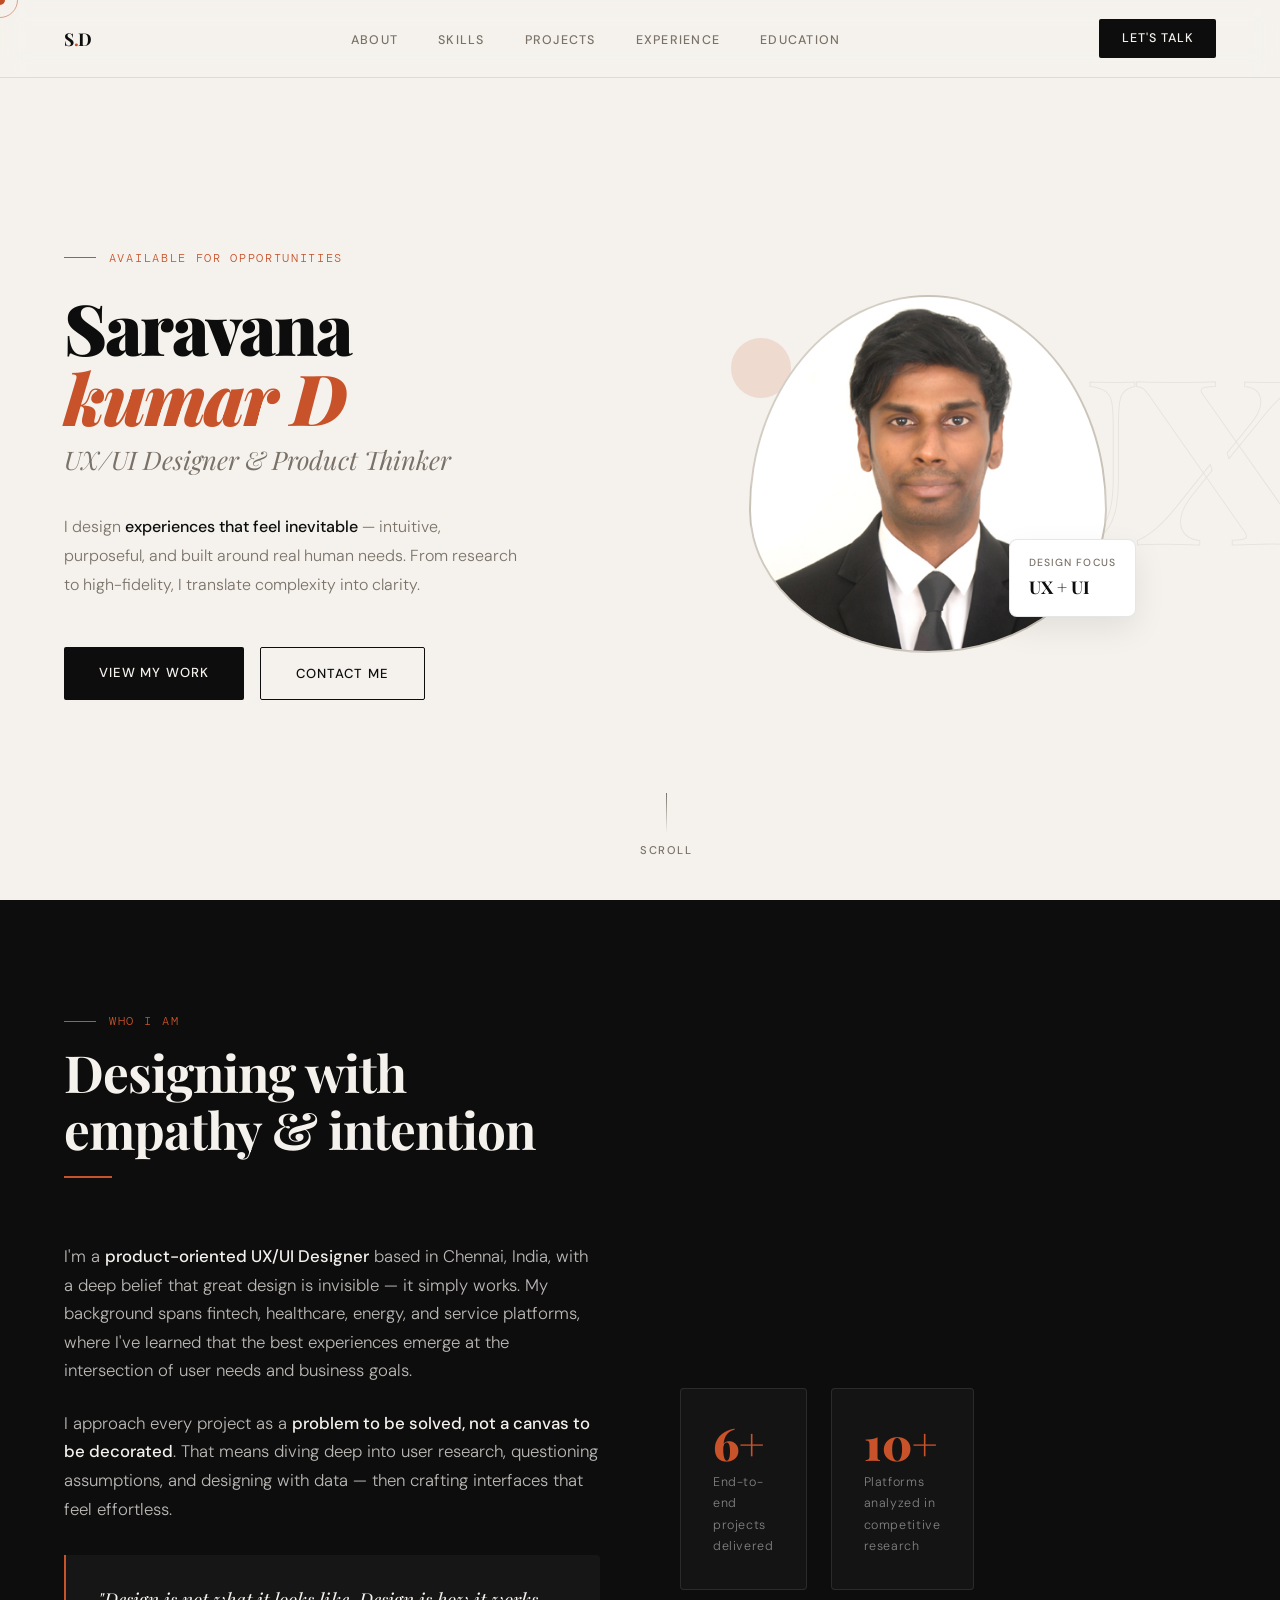
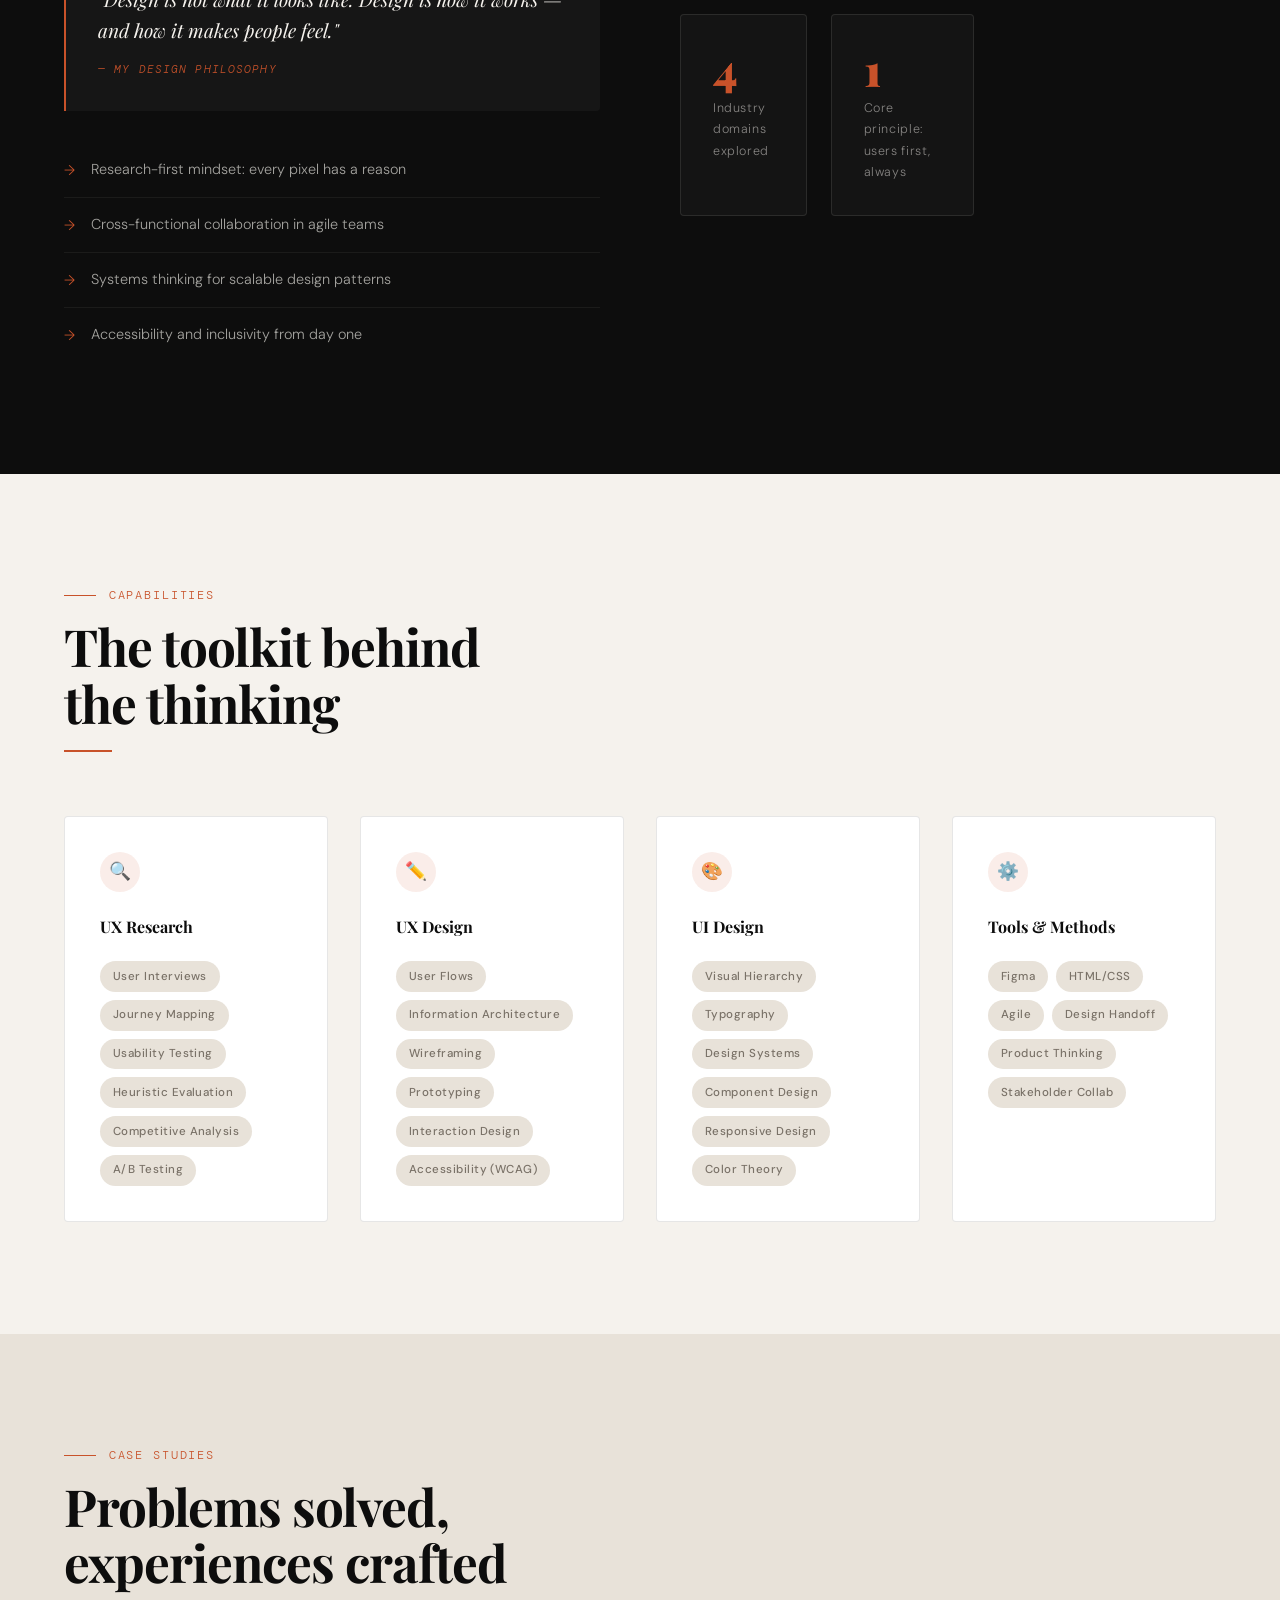
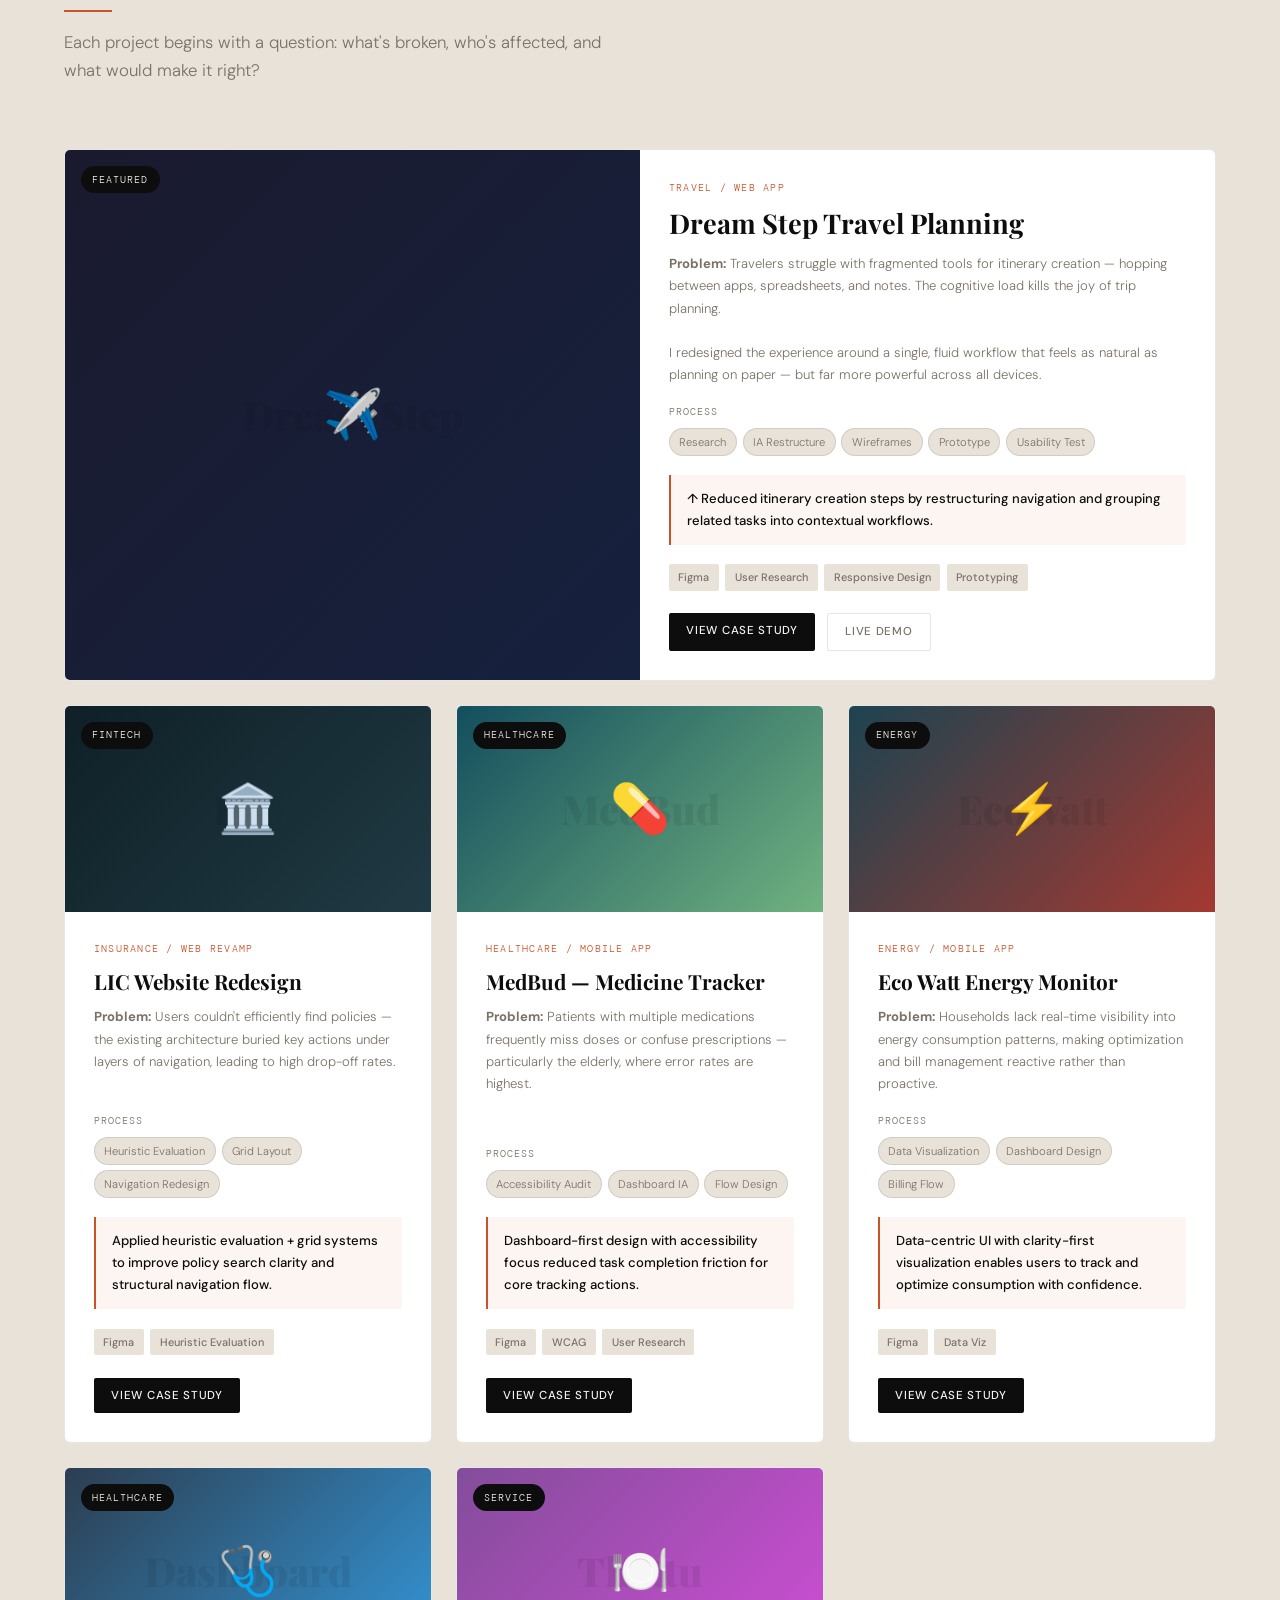
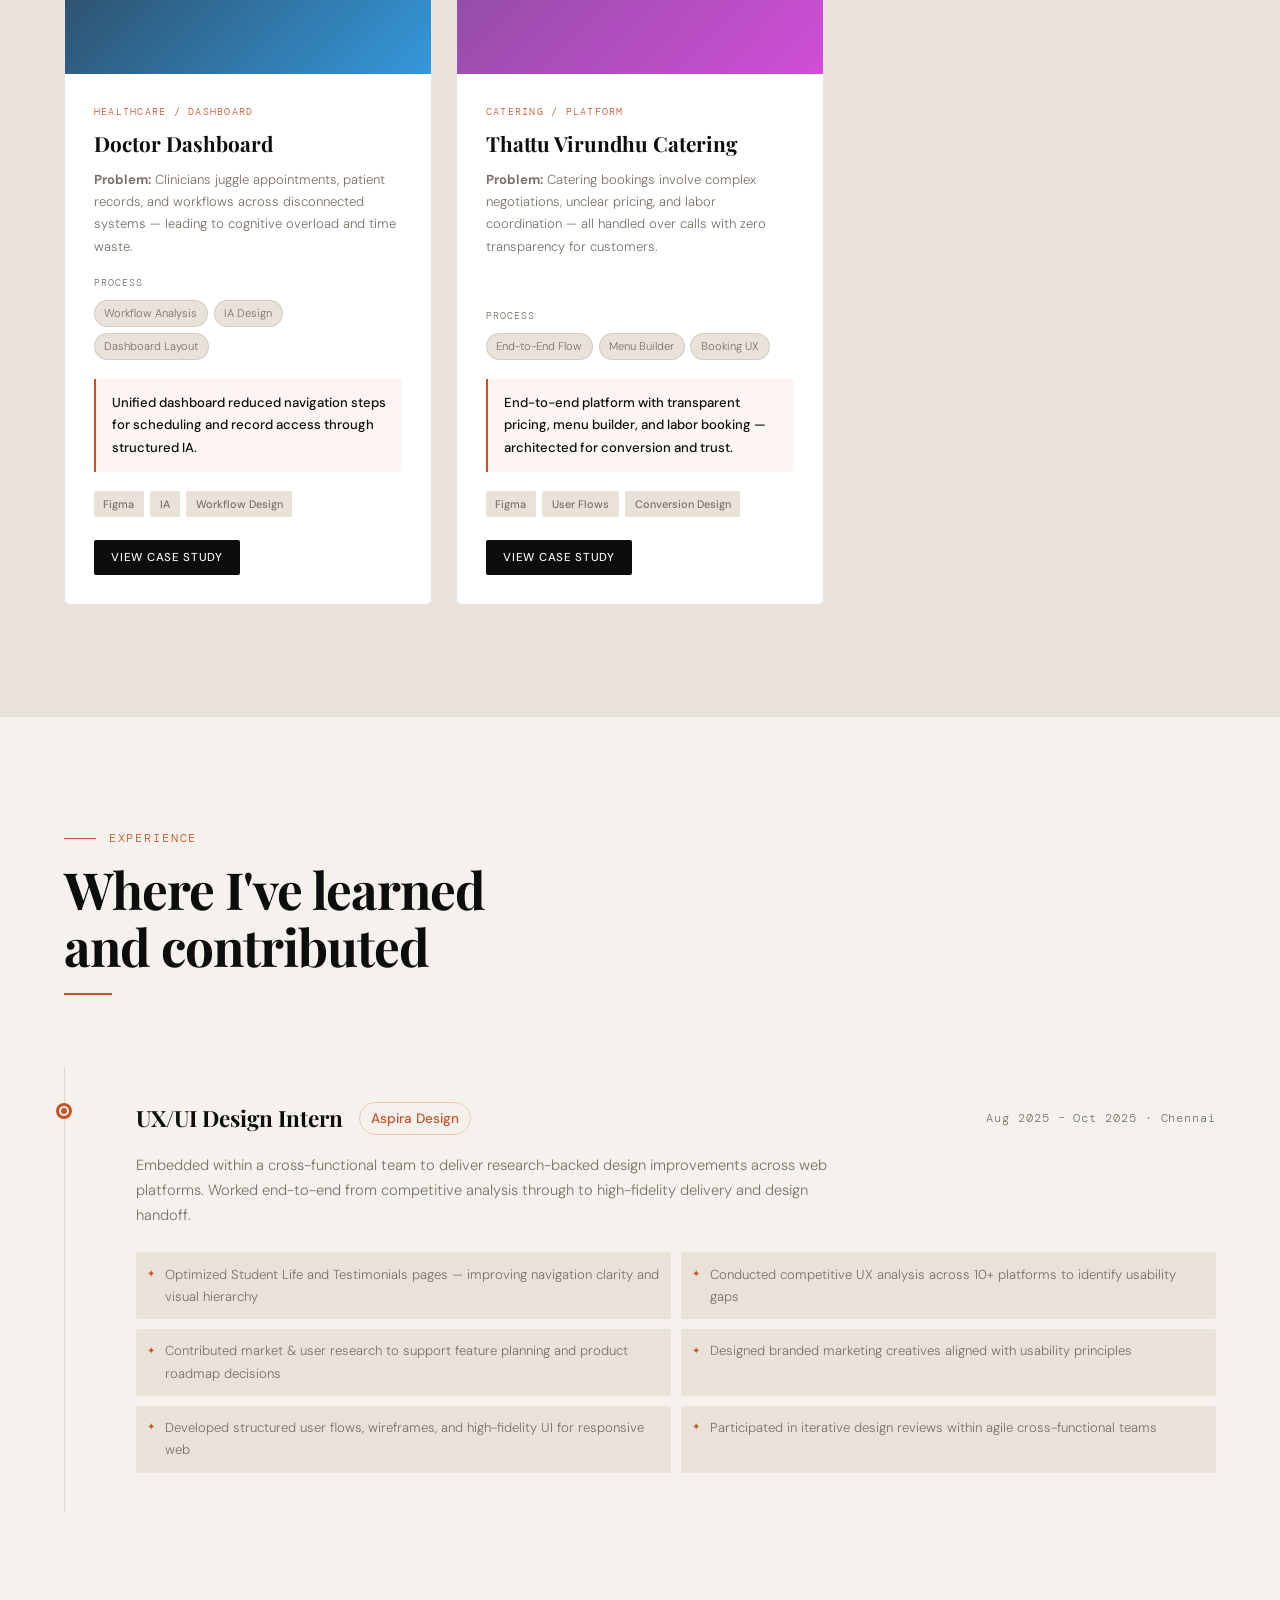
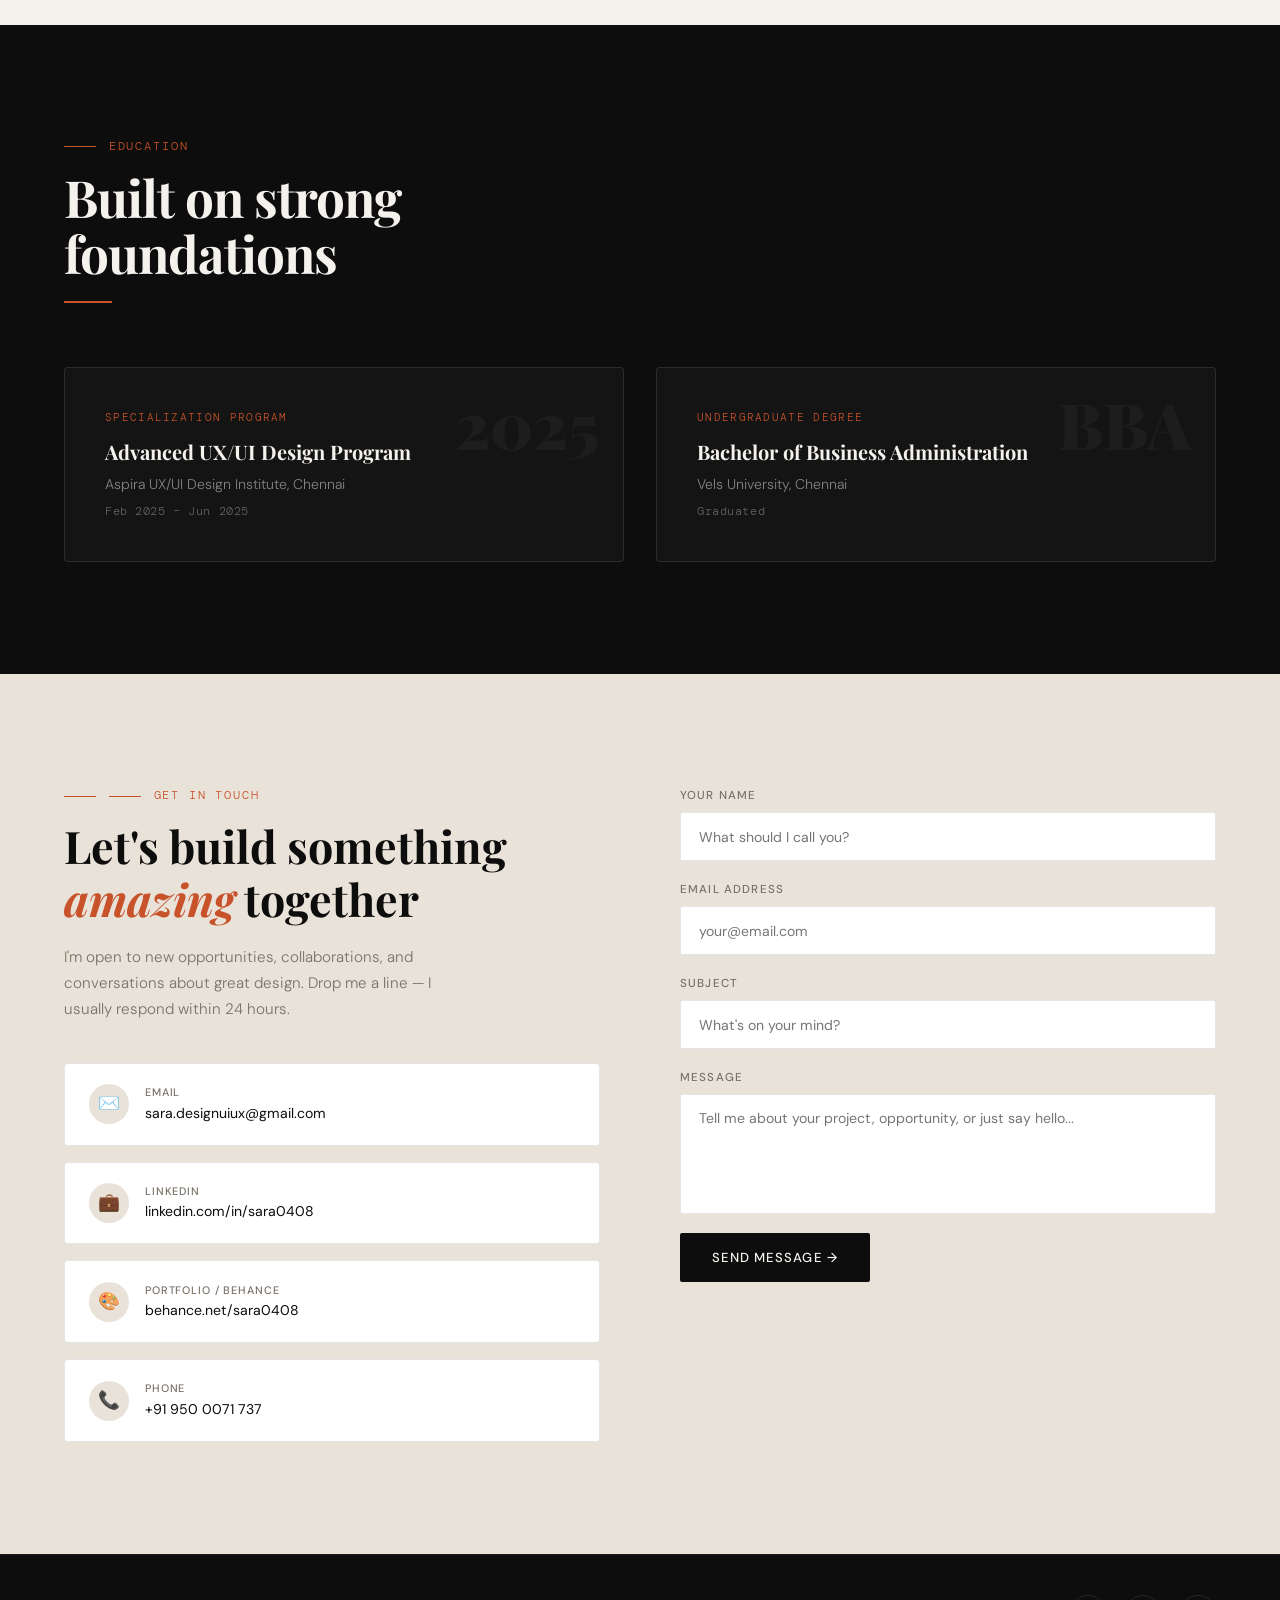
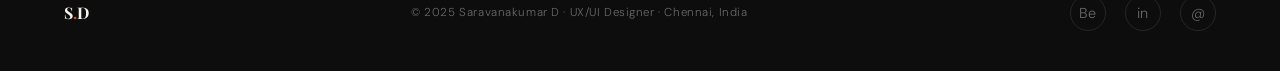
==== commit 3df13f30: "Update profile image and alignment" ====
--- a/saravanakumar-portfolio.html
+++ b/saravanakumar-portfolio.html
@@ -646,16 +646,7 @@
     <div class="hero-avatar-wrap">
       <div class="hero-dot"></div>
       <div class="hero-avatar">
-        <div class="hero-avatar-initials">SD</div>
-        <div class="hero-avatar-inner">
-          <svg class="hero-avatar-icon" viewBox="0 0 200 200" fill="none">
-            <circle cx="100" cy="72" r="36" stroke="#0d0d0d" stroke-width="3"/>
-            <path d="M30 180c0-38.66 31.34-70 70-70s70 31.34 70 70" stroke="#0d0d0d" stroke-width="3" stroke-linecap="round"/>
-            <rect x="120" y="40" width="60" height="8" rx="4" fill="#0d0d0d" opacity="0.15"/>
-            <rect x="120" y="56" width="40" height="8" rx="4" fill="#0d0d0d" opacity="0.1"/>
-            <rect x="120" y="72" width="50" height="8" rx="4" fill="#0d0d0d" opacity="0.1"/>
-          </svg>
-        </div>
+        <img src="profile.jpeg" alt="Saravanakumar D" style="width: 100%; height: 100%; object-fit: cover; object-position: center 10%;">
       </div>
       <div class="hero-badge">
         <div class="badge-label">Design Focus</div>
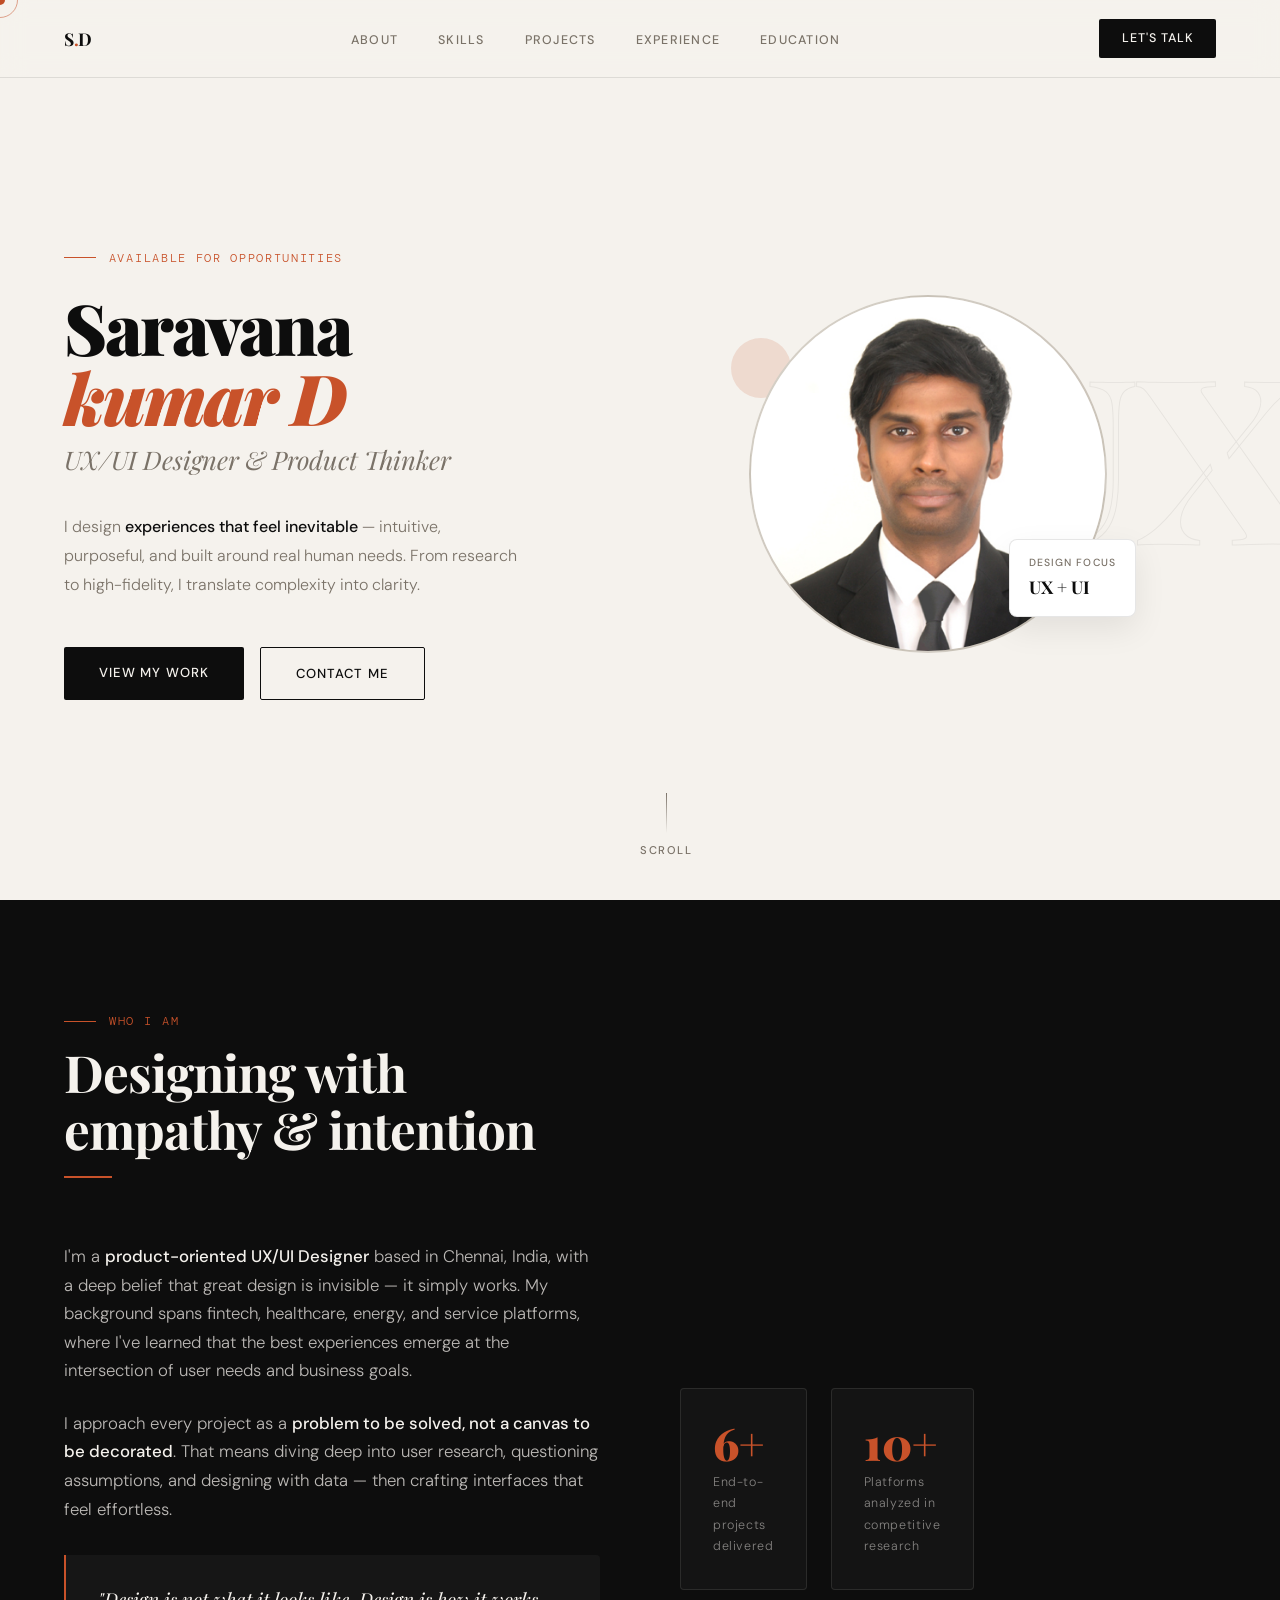
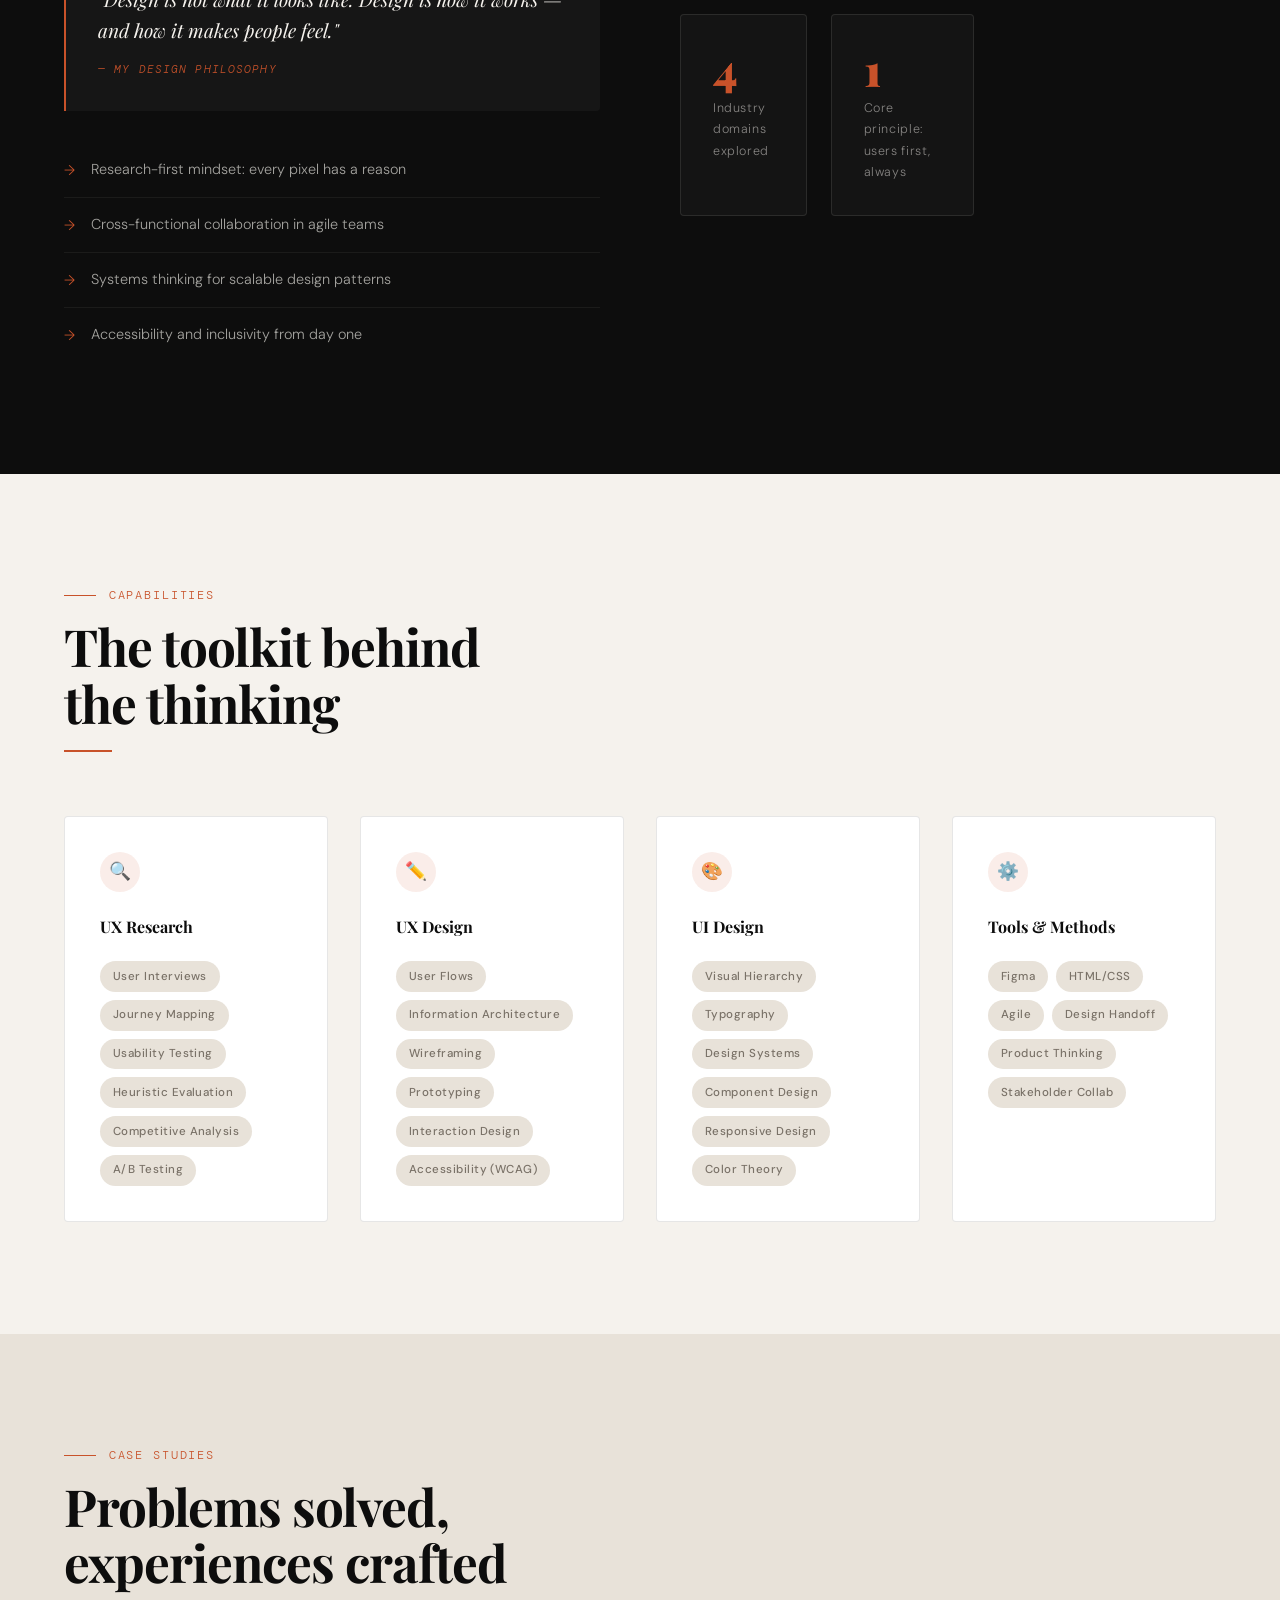
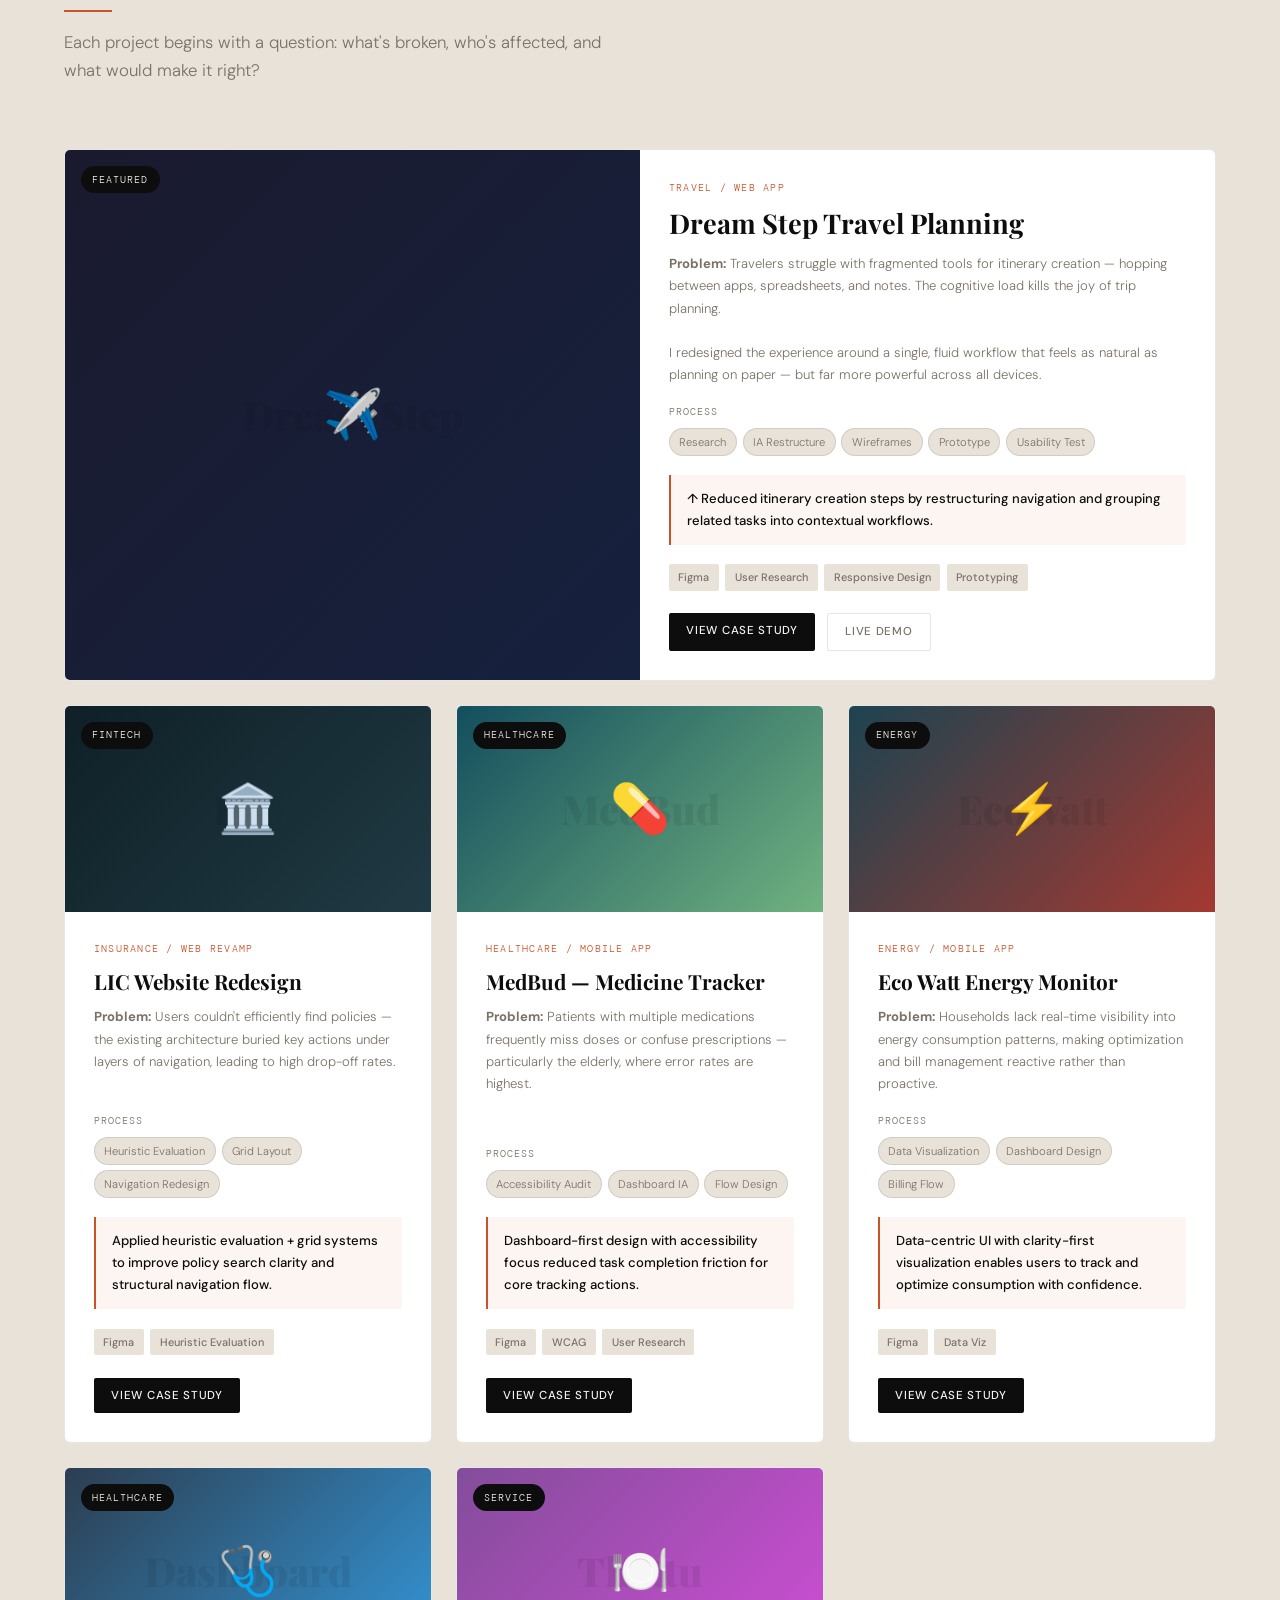
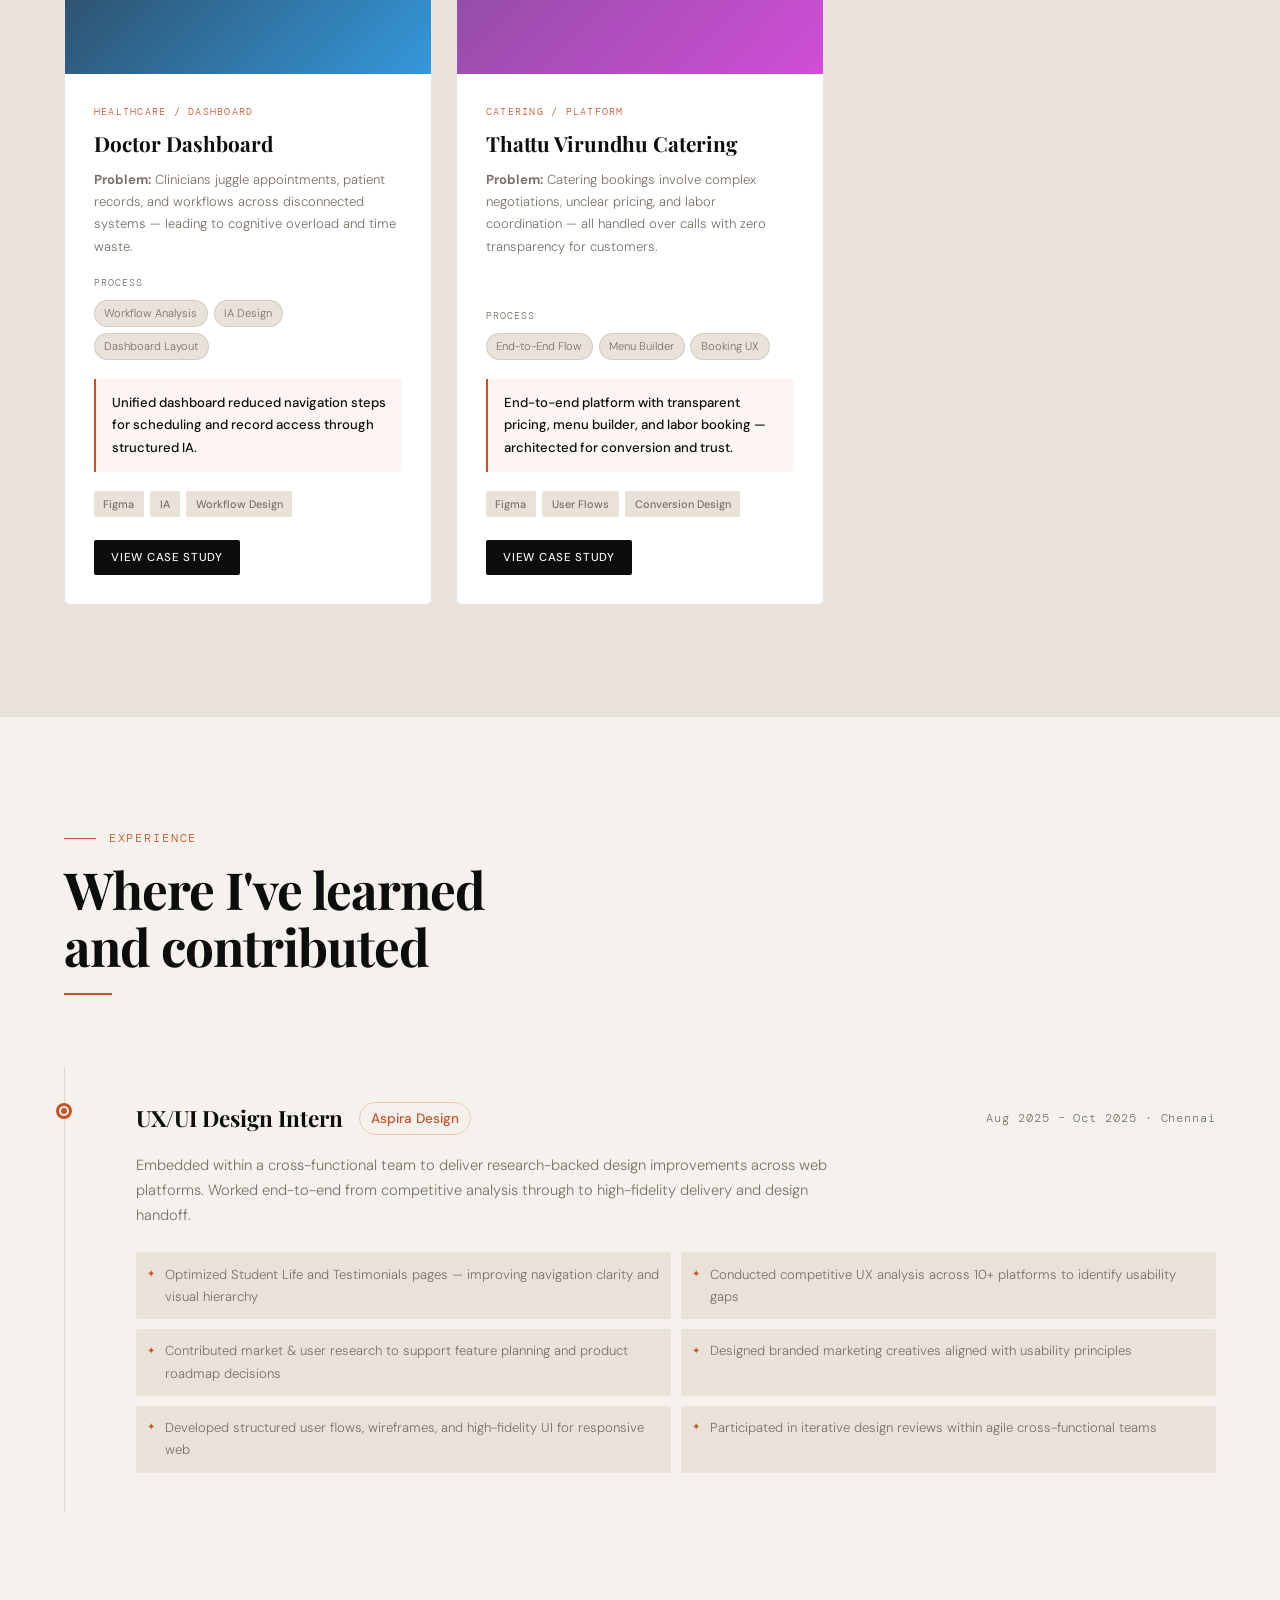
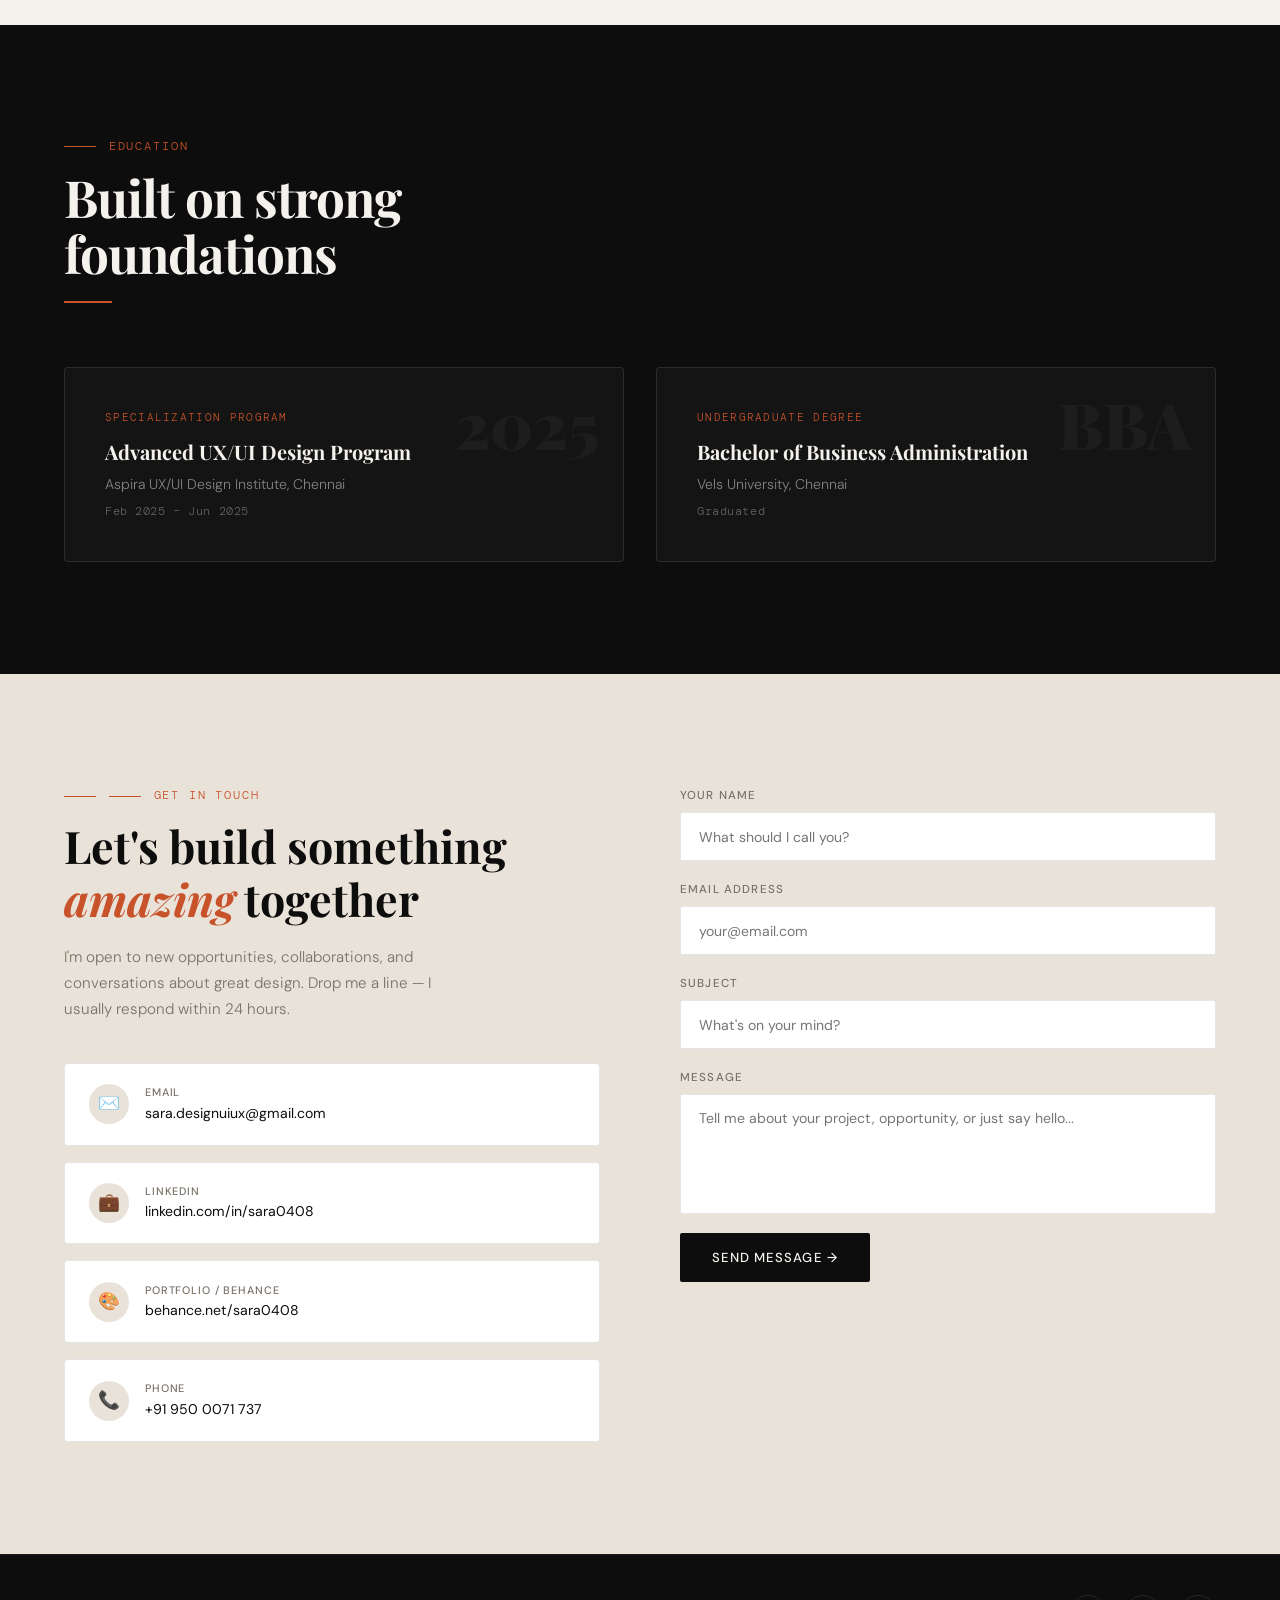
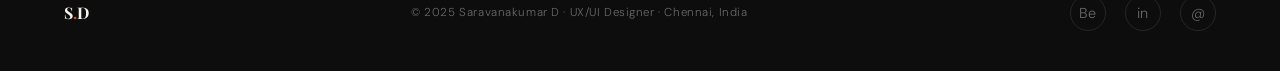
==== commit 063894b7: "Change profile layout to circular" ====
--- a/saravanakumar-portfolio.html
+++ b/saravanakumar-portfolio.html
@@ -645,8 +645,8 @@
   <div class="hero-right">
     <div class="hero-avatar-wrap">
       <div class="hero-dot"></div>
-      <div class="hero-avatar">
-        <img src="profile.jpeg" alt="Saravanakumar D" style="width: 100%; height: 100%; object-fit: cover; object-position: center 10%;">
+      <div class="hero-avatar" style="border-radius: 50%;">
+        <img src="profile.jpeg" alt="Saravanakumar D" style="width: 100%; height: 100%; object-fit: cover; object-position: center top;">
       </div>
       <div class="hero-badge">
         <div class="badge-label">Design Focus</div>
